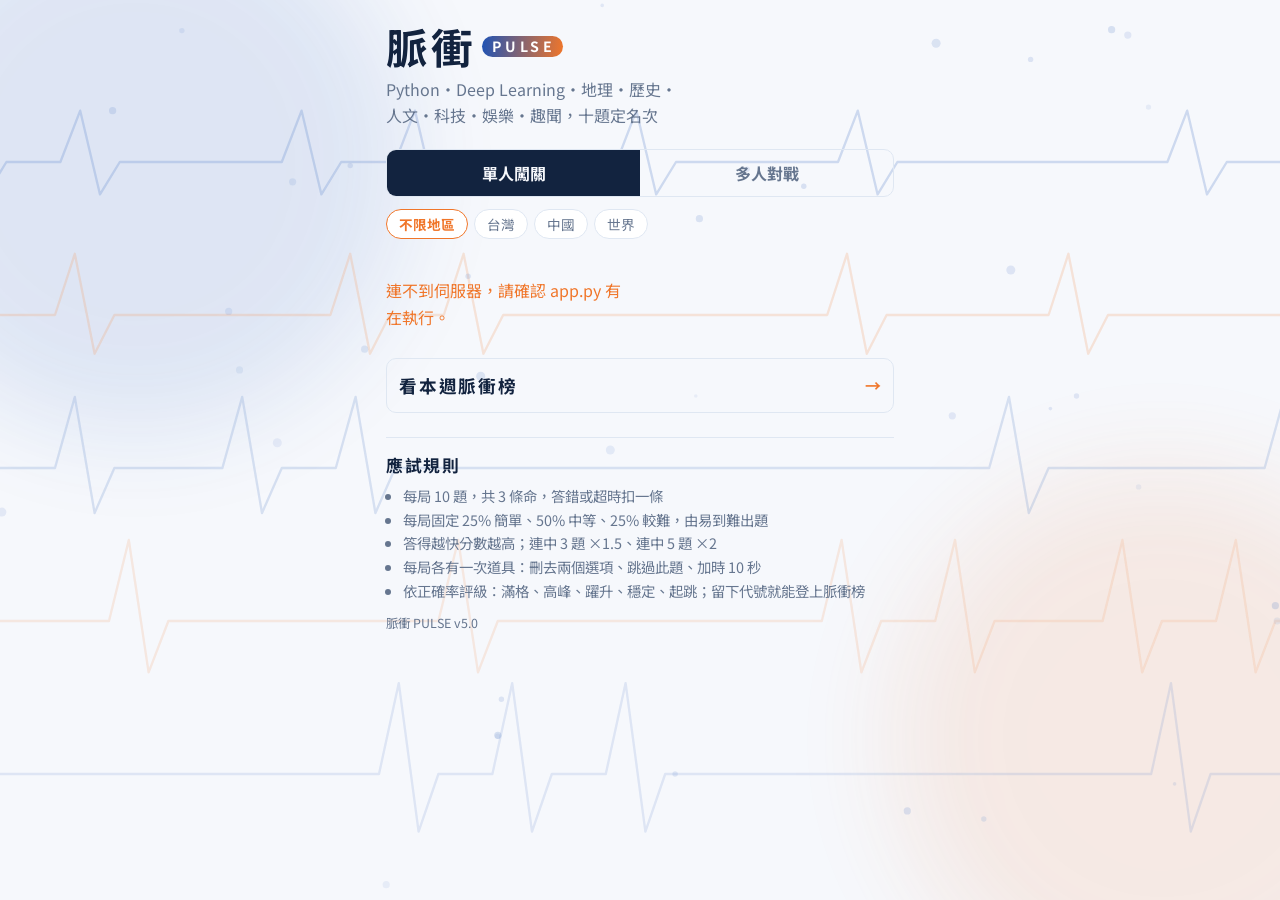
==== static/index.html @ ac31f4dc "更新脈衝 PULSE" ====
<!doctype html>
<html lang="zh-Hant">
<head>
<meta charset="utf-8">
<meta name="viewport" content="width=device-width, initial-scale=1, viewport-fit=cover">
<title>脈衝 PULSE</title>
<link rel="preconnect" href="https://fonts.googleapis.com">
<link rel="preconnect" href="https://fonts.gstatic.com" crossorigin>
<link rel="stylesheet" href="https://fonts.googleapis.com/css2?family=LXGW+WenKai+TC:wght@400;700&family=Noto+Sans+TC:wght@400;500;700&family=IBM+Plex+Mono:wght@500;600&display=swap">
<link rel="manifest" href="/manifest.json">
<meta name="theme-color" content="#F3F5F8" media="(prefers-color-scheme: light)">
<meta name="theme-color" content="#0F1729" media="(prefers-color-scheme: dark)">
<meta name="mobile-web-app-capable" content="yes">
<meta name="apple-mobile-web-app-capable" content="yes">
<meta name="apple-mobile-web-app-status-bar-style" content="default">
<meta name="apple-mobile-web-app-title" content="脈衝 PULSE">
<link rel="apple-touch-icon" href="/static/icons/icon-180.png">
<link rel="icon" href="/static/icons/favicon.png" type="image/png">
<link rel="stylesheet" href="/static/style.css?v=5.0">
<script>
/* 註冊 Service Worker：加到主畫面後可全螢幕開啟、載入更快 */
if ('serviceWorker' in navigator) window.addEventListener('load', () => navigator.serviceWorker.register('/sw.js').catch(() => {}));
</script>
</head>
<body>
<div class="wrap" id="app"></div>

<script>
/* ============================================================
 *  脈衝 PULSE 前端
 *  - 有後端時：透過 /api/* 出題、計時、計分（分數以伺服器為準)，排行榜存在 SQLite
 *  - 單機模式(window.EMBEDDED_BANK 存在):瀏覽器自己出題計分；
 *    排行榜若在 claude.ai 上開啟就用共用資料庫，否則存在這台裝置
 * ============================================================ */
const LIVES = 3;
const TIME_LIMIT = {choice: 15, order: 25};
const SEAL = {python:'蟒', pytorch:'深', geo:'輿', history:'史', human:'文', tech:'科', star:'星', fun:'奇', tt:'桌', news:'聞', mix:'雜'};
const CAT_NAME = {python:'Python', pytorch:'Deep Learning', geo:'地理', history:'歷史', human:'人文', tech:'科技', star:'娛樂', fun:'趣聞', tt:'桌球', news:'即時新聞', mix:'綜合挑戰'};
const REGIONS = ['', '台灣', '中國', '世界'];
const TOP3 = ['滿格', '高峰', '躍升'];
const $app = document.getElementById('app');
const esc = s => String(s ?? '').replace(/[&<>"']/g, c => ({'&':'&amp;','<':'&lt;','>':'&gt;','"':'&quot;',"'":'&#39;'}[c]));
const store = {
  get(k){ try { return JSON.parse(localStorage.getItem(k)); } catch { return null; } },
  set(k, v){ try { localStorage.setItem(k, JSON.stringify(v)); } catch {} }
};
/* 課程題庫(Python、Deep Learning)要先輸入課程代碼；通過後把通行證記在這台裝置上 */
const KEY_ITEM = 'pulse_key';
const myKey = () => store.get(KEY_ITEM) || '';
const authHeaders = () => { const k = myKey(); return k ? {'X-Pulse-Key': k} : {}; };
const post = async (url, body) => {
  const r = await fetch(url, {method:'POST', headers:{'Content-Type':'application/json', ...authHeaders()},
                              body: JSON.stringify(body)});
  const j = await r.json().catch(() => ({}));
  if (!r.ok){ const e = new Error(j.error || '連線失敗，請再試一次'); e.locked = !!j.locked; throw e; }
  return j;
};
const getJson = async url => {
  const r = await fetch(url, {headers: authHeaders()});
  const j = await r.json().catch(() => ({}));
  if (!r.ok){ const e = new Error(j.error || '連線失敗'); e.locked = !!j.locked; throw e; }
  return j;
};

/* ---------- 後端版 API ---------- */
const remote = {
  categories: region => fetch('/api/categories' + (region ? '?region=' + encodeURIComponent(region) : '')).then(r => r.json()),
  units: topic => getJson('/api/units?topic=' + encodeURIComponent(topic)),
  unlock: code => post('/api/unlock', {code}),
  start: (category, region, unit) => post('/api/start', {category, region, unit}),
  show: (session, index) => post('/api/show', {session, index}),
  answer: (session, index, answer) => post('/api/answer', {session, index, answer}),
  power: (session, index, type) => post('/api/power', {session, index, type}),
  finish: session => post('/api/finish', {session}).catch(() => {}),
  submit: (session, name) => post('/api/submit', {session, name}),
  leaderboard: (category, period) => fetch(`/api/leaderboard?category=${category}&period=${period}`).then(r => r.json()),
  boardNote: () => '',
};

/* ---------- 單機版：在瀏覽器裡模擬同一套規則 ---------- */
function weekKey(ts = Date.now()){
  const d = new Date(ts + 8 * 3600e3);                 // 以台灣時間切週，與後端一致
  const t = new Date(Date.UTC(d.getUTCFullYear(), d.getUTCMonth(), d.getUTCDate()));
  t.setUTCDate(t.getUTCDate() - (t.getUTCDay() + 6) % 7 + 3);   // 該週的週四
  const y = t.getUTCFullYear(), jan4 = new Date(Date.UTC(y, 0, 4));
  const w = 1 + Math.round(((t - jan4) / 864e5 - 3 + (jan4.getUTCDay() + 6) % 7) / 7);
  return `${y}-W${String(w).padStart(2, '0')}`;
}
const mult = s => s >= 5 ? 2 : s >= 3 ? 1.5 : 1;
let dbPromise = null;
const getDb = () => dbPromise ??= (window.claude?.use ? window.claude.use('db').catch(() => null) : Promise.resolve(null));

const local = {
  g: null,
  categories: async region => window.EMBEDDED_CATS.map(c => ({...c,
    count: c.count === null ? null : (region ? Object.values(EMBEDDED_BANK).flat()
      .filter(q => q.region === region && (c.key === 'mix' || q.topic === c.key)).length : c.count)})),
  async units(topic){
    const seen = new Map();
    for (const q of (EMBEDDED_BANK[topic] || [])){
      if (!q.unit) continue;
      seen.set(q.unit, {key: q.unit, name: q.unit_name || q.unit, count: (seen.get(q.unit)?.count || 0) + 1});
    }
    return [...seen.values()];
  },
  async start(category, region, unit){
    const today = new Date(Date.now() + 8 * 3600e3).toISOString().slice(0, 10);
    let pool = (category === 'mix' ? Object.values(EMBEDDED_BANK).flat() : [...(EMBEDDED_BANK[category] || [])])
      .filter(q => !q.expires || q.expires >= today)    // 過期題目自動下架
      .filter(q => !region || q.region === region)
      .filter(q => !unit || q.unit === unit);
    pool.sort(() => Math.random() - .5);
    const qs = pool.slice(0, 10).sort((a, b) => (a.difficulty || 2) - (b.difficulty || 2));
    this.g = {cat: category, qs, i: 0, shown: null, extra: 0, lives: LIVES, score: 0, streak: 0, best: 0,
              right: 0, answered: 0, over: false, submitted: false, powers: {fifty: true, skip: true, time: true}};
    return {session: 'local', total: qs.length, questions: qs, unit_name: qs[0]?.unit_name || ''};
  },
  state(){ const g = this.g; return {i: g.i, lives: g.lives, score: g.score, streak: g.streak, best: g.best,
    right: g.right, answered: g.answered, over: g.over, powers: {...g.powers}}; },
  advance(){ const g = this.g; g.i++; g.shown = null; g.extra = 0; if (g.lives <= 0 || g.i >= g.qs.length) g.over = true; },
  async show(){ this.g.shown ??= Date.now(); return {ok: true}; },
  async answer(_, index, ans){
    const g = this.g, q = g.qs[index];
    const limit = (TIME_LIMIT[q.type] || 15) + g.extra, elapsed = (Date.now() - g.shown) / 1000;
    const timed_out = ans === null || elapsed > limit + 1.5;
    const correct = !timed_out && JSON.stringify(ans) === JSON.stringify(q.answer);
    let gained = 0; g.answered++;
    if (correct){ g.streak++; g.right++; g.best = Math.max(g.best, g.streak);
      gained = Math.round((100 * (q.difficulty || 1) + Math.round(Math.max(0, limit - elapsed)) * 5) * mult(g.streak)); g.score += gained; }
    else { g.streak = 0; g.lives--; }
    this.advance();
    return {correct, timed_out, gained, answer: q.answer, explanation: q.explanation, fun_fact: q.fun_fact, source: q.source || '', state: this.state()};
  },
  async power(_, index, type){
    const g = this.g, q = g.qs[index];
    if (!g.powers[type]) throw new Error('這個道具已經用過了');
    g.powers[type] = false;
    const out = {};
    if (type === 'fifty') out.remove = q.options.map((_, i) => i).filter(i => i !== q.answer).sort(() => Math.random() - .5).slice(0, 2);
    if (type === 'time') g.extra += 10;
    if (type === 'skip') this.advance();
    return {...out, state: this.state()};
  },
  finish(){},
  async submit(_, name){
    const g = this.g;
    name = String(name).replace(/[\x00-\x1f<>&"']/g, '').trim().slice(0, 12);
    if (!name) throw new Error('請輸入 1 到 12 個字的暱稱');
    if (!g.over || g.submitted) throw new Error('這局已經上榜過了');
    g.submitted = true;
    const row = {name, category: g.cat, score: g.score, correct: g.right, answered: g.answered,
                 best_streak: g.best, week: weekKey(), created: Date.now() / 1000};
    const db = await getDb();
    let id;
    if (db){
      const ref = await db.collection('scores').add(row);
      id = ref.id;
    } else {
      const list = store.get('quiz_scores') || [];
      id = 'l' + Date.now();
      list.push({...row, id}); store.set('quiz_scores', list.sort((a, b) => b.score - a.score).slice(0, 200));
    }
    const rankIn = async period => {
      const all = await this.leaderboard(g.cat, period, 1000);
      const idx = all.findIndex(r => r.id === id);
      return idx >= 0 ? idx + 1 : null;
    };
    return {id, rank_week: await rankIn('week'), rank_all: await rankIn('all')};
  },
  async leaderboard(category, period, limit = 20){
    const db = await getDb();
    let rows;
    if (db){
      let q = db.collection('scores');
      if (category !== 'all') q = q.where('category', '==', category);
      if (period === 'week') q = q.where('week', '==', weekKey());
      const snap = await q.orderBy('score', 'desc').limit(Math.min(limit, 1000)).get();
      rows = snap.docs.map(d => ({id: d.id, ...d.data()}));
    } else {
      rows = (store.get('quiz_scores') || []).filter(r =>
        (category === 'all' || r.category === category) && (period === 'all' || r.week === weekKey()));
    }
    return rows.sort((a, b) => b.score - a.score || a.created - b.created).slice(0, limit);
  },
  async boardNote(){ return (await getDb()) ? '' : '目前顯示的是這台裝置上的紀錄。'; },
};

const LOCAL = !!window.EMBEDDED_BANK;
const LOCKED = new Set();          // 需要課程代碼的主題，由 /api/categories 告訴前端
const api = LOCAL ? local : remote;

/* ---------- 加到主畫面 ---------- */
let deferredPrompt = null;
const standalone = () => matchMedia('(display-mode: standalone)').matches || navigator.standalone === true;
const isIOS = () => /iPad|iPhone|iPod/.test(navigator.userAgent);
window.addEventListener('beforeinstallprompt', e => { e.preventDefault(); deferredPrompt = e; renderInstall(); });
function renderInstall(){
  const slot = document.getElementById('installslot');
  if (!slot || standalone()) return;
  if (deferredPrompt){
    slot.innerHTML = `<button class="linkbtn" id="install"><span>加到手機主畫面</span><span class="arrow">＋</span></button>`;
    document.getElementById('install').onclick = async () => {
      deferredPrompt.prompt();
      await deferredPrompt.userChoice;
      deferredPrompt = null;
      slot.innerHTML = '';
    };
  } else if (isIOS()){
    slot.innerHTML = `<p class="note">想像 App 一樣開啟：在 Safari 按下方的「分享」→「加入主畫面」。</p>`;
  }
}

/* ---------- 首頁 ---------- */
async function home(){
  document.body.dataset.topic = '';
  const best = store.get('quiz_best') || 0;
  const mode = store.get('quiz_mode') || 'solo';
  let region = store.get('quiz_region') || '';
  $app.innerHTML = `<div class="masthead"><div><h1>脈衝<span class="wordmark">PULSE</span></h1>
    <p class="sub">Python・Deep Learning・地理・歷史・人文・科技・娛樂・趣聞，十題定名次</p></div>
    ${best ? `<div class="best">個人最高<b>${best}</b></div>` : ''}</div>
    <div class="modes" role="group" aria-label="遊戲模式">
      <button id="m-solo" aria-pressed="${mode === 'solo'}">單人闖關</button>
      <button id="m-multi" aria-pressed="${mode === 'multi'}">多人對戰</button></div>
    <div id="solo" ${mode === 'solo' ? '' : 'hidden'}>
    <div class="chips" id="regions" role="group" aria-label="地區">${REGIONS.map(x =>
      `<button data-r="${x}" aria-pressed="${x === region}">${x || '不限地區'}</button>`).join('')}</div>
    <div class="grid" id="cats"><p class="sub">載入中…</p></div>
    <button class="linkbtn" id="to-board"><span>看本週脈衝榜</span><span class="arrow">→</span></button>
    <div class="rules"><h2>應試規則</h2><ul>
      <li>每局 10 題，共 ${LIVES} 條命，答錯或超時扣一條</li>
      <li>每局固定 25% 簡單、50% 中等、25% 較難，由易到難出題</li>
      <li>答得越快分數越高；連中 3 題 ×1.5、連中 5 題 ×2</li>
      <li>每局各有一次道具：刪去兩個選項、跳過此題、加時 10 秒</li>
      <li>依正確率評級：滿格、高峰、躍升、穩定、起跳；留下代號就能登上脈衝榜</li>
    </ul><p class="sub" style="font-size:.78rem;margin-top:10px">脈衝 PULSE v5.0</p></div></div>
    <div id="multi" class="mp-panel" ${mode === 'multi' ? '' : 'hidden'}>${LOCAL ? `
      <div class="mp-card"><h3>多人對戰</h3><p>多人同場搶答需要執行 Python 伺服器版（app.py），這個單機版只能單人闖關。</p></div>` : `
      <form class="mp-card" id="joinf"><h3>加入考坊</h3><p>輸入主持人畫面上的四位數房號</p>
        <div class="row" style="margin:0"><input class="codein" id="jcode" inputmode="numeric" maxlength="4" pattern="[0-9]{4}" placeholder="0000" aria-label="房號" required>
        <button class="btn" type="submit" style="flex:none">加入</button></div></form>
      <div class="mp-card"><h3>開一間考坊</h3><p>當主持人：選分類、題數，大家用手機同時搶答，每題即時排名，最後一題分數加倍。</p>
        <a class="btn" href="/host" style="display:block;text-align:center;text-decoration:none">開考坊</a></div>`}
    </div>
    <div id="installslot"></div>`;
  renderInstall();
  const setMode = m => { store.set('quiz_mode', m);
    document.getElementById('solo').hidden = m !== 'solo'; document.getElementById('multi').hidden = m !== 'multi';
    document.getElementById('m-solo').setAttribute('aria-pressed', m === 'solo'); document.getElementById('m-multi').setAttribute('aria-pressed', m === 'multi'); };
  document.getElementById('m-solo').onclick = () => setMode('solo');
  document.getElementById('m-multi').onclick = () => setMode('multi');
  const jf = document.getElementById('joinf');
  if (jf) jf.onsubmit = e => { e.preventDefault(); location.href = '/play?code=' + encodeURIComponent(document.getElementById('jcode').value.trim()); };
  document.getElementById('to-board').onclick = () => board('all', 'week');
  const loadCats = async () => {
    const cats = await api.categories(region);
    cats.forEach(c => { CAT_NAME[c.key] = c.name; c.locked ? LOCKED.add(c.key) : LOCKED.delete(c.key); });
    document.getElementById('cats').innerHTML = cats.map(c => {
      const shut = c.locked && !myKey();
      return `
      <button class="cat" data-k="${c.key}" ${c.count === 0 ? 'disabled style="opacity:.4"' : ''}>
        <span class="sealbox">${c.seal || SEAL[c.key] || esc(c.name[0])}</span>
        <span><b>${esc(c.name)}${shut ? '<i class="lock" aria-label="需要課程代碼">鎖</i>' : ''}</b>
        <small>${c.key === 'news' ? '每小時更新' : shut ? '需要課程代碼' : c.count + ' 題'}</small></span>
      </button>`; }).join('');
    document.querySelectorAll('.cat').forEach(b => b.onclick = () => pickUnit(b.dataset.k, region));
  };
  document.querySelectorAll('#regions button').forEach(b => b.onclick = async () => {
    region = b.dataset.r; store.set('quiz_region', region);
    document.querySelectorAll('#regions button').forEach(x => x.setAttribute('aria-pressed', x === b));
    await loadCats();
  });
  try{
    await loadCats();
  }catch(e){
    document.getElementById('cats').innerHTML = `<p class="err">連不到伺服器，請確認 app.py 有在執行。</p>`;
  }
}

/* ---------- 課程題庫:先輸入課程代碼 ---------- */
function askCode(cat, then, msg = ''){
  document.body.dataset.topic = cat;
  const name = CAT_NAME[cat] || cat;
  $app.innerHTML = `<div class="masthead"><div><h1>${esc(name)}<span class="seal">鎖</span></h1>
      <p class="sub">這是課程題庫，請輸入老師給的課程代碼</p></div>
      <button class="back" id="back">← 回首頁</button></div>
    <form class="lbform gate" id="gatef">
      <label for="gcode">課程代碼</label>
      <div class="row"><input id="gcode" name="gcode" inputmode="numeric" autocomplete="off"
        maxlength="20" placeholder="輸入代碼"><button class="btn" type="submit" id="gsubmit">解鎖</button></div>
      <p class="err" id="gerr" ${msg ? '' : 'hidden'}>${esc(msg)}</p>
      <p class="note">輸入一次就好，這台裝置會記住。其他主題不需要代碼。</p>
    </form>`;
  document.getElementById('back').onclick = home;
  const input = document.getElementById('gcode');
  input.focus();
  document.getElementById('gatef').onsubmit = async e => {
    e.preventDefault();
    const err = document.getElementById('gerr'), btn = document.getElementById('gsubmit');
    btn.disabled = true; err.hidden = true;
    try{
      const r = await api.unlock(input.value.trim());
      store.set(KEY_ITEM, r.key);
      then();
    }catch(ex){
      err.textContent = ex.message; err.hidden = false; btn.disabled = false;
      input.select();
    }
  };
}

/* ---------- 有分單元的主題(例如 Python 課程週次),先選單元 ---------- */
async function pickUnit(cat, region){
  if (LOCKED.has(cat) && !myKey()) return askCode(cat, () => pickUnit(cat, region));
  document.body.dataset.topic = cat;
  let units = [];
  try { units = await api.units(cat); }
  catch(e){ if (e.locked) return askCode(cat, () => pickUnit(cat, region), e.message); }
  if (!units.length) return startGame(cat, region);
  $app.innerHTML = `<div class="masthead"><div><h1>${esc(CAT_NAME[cat] || cat)}</h1>
      <p class="sub">選一個單元，或直接全部一起考</p></div><button class="back" id="back">← 回首頁</button></div>
    <div class="grid" style="grid-template-columns:1fr">
      <button class="cat" data-u=""><span class="sealbox">全</span><span><b>不分單元</b><small>全部題目一起出</small></span></button></div>
    <div class="grid">${units.map(u => {
      const tag = u.key === 'GEN' ? '綜' : u.key.replace(/^W/, '');
      const size = tag.length >= 4 ? ' xlong' : tag.length >= 3 ? ' long' : '';
      return `<button class="cat" data-u="${u.key}">
      <span class="sealbox${size}">${esc(tag)}</span>
      <span><b>${esc(u.name)}</b><small>${u.key} ・ ${u.count} 題</small></span></button>`;
    }).join('')}</div>`;
  document.getElementById('back').onclick = home;
  document.querySelectorAll('.cat').forEach(b => b.onclick = () => startGame(cat, region, b.dataset.u));
}

/* ---------- 遊戲 ---------- */
let G = null;

const setTopic = t => { document.body.dataset.topic = t || ''; };

async function startGame(cat, region = '', unit = ''){
  setTopic(cat);
  $app.innerHTML = `<p class="sub">出題中…</p>`;
  try{
    const d = await api.start(cat, region, unit);
    G = {session: d.session, qs: d.questions, catKey: cat, catRegion: region, catUnit: unit,
         catName: (CAT_NAME[cat] || cat) + (region ? `・${region}` : '') + (d.unit_name ? `・${d.unit_name}` : ''), log: [],
         st: {i: 0, lives: LIVES, score: 0, streak: 0, best: 0, right: 0, answered: 0, over: false,
              powers: {fifty: true, skip: true, time: true}}};
    showQuestion();
  }catch(e){
    if (e.locked){ store.set(KEY_ITEM, ''); return askCode(cat, () => startGame(cat, region, unit), e.message); }
    $app.innerHTML = `<p class="err">${esc(e.message)}</p><div class="row"><button class="btn" id="home">回首頁</button></div>`;
    document.getElementById('home').onclick = home;
  }
}

function hud(){
  const s = G.st;
  return `<div class="hud">
      <span class="lives" aria-label="剩 ${s.lives} 條命">${Array.from({length: LIVES}, (_, k) => `<i class="${k < s.lives ? '' : 'off'}"></i>`).join('')}</span>
      <span class="prog">第 ${Math.min(s.i + 1, G.qs.length)} / ${G.qs.length} 題</span>
      <span class="score">${s.score}</span>
    </div>
    <div class="streak">${streakText()}</div>
    <div class="timer" id="timer"><i></i></div>`;
}
const streakText = () => G.st.streak >= 2 ? `連中 ${G.st.streak} 題` + (mult(G.st.streak) > 1 ? `（×${mult(G.st.streak)}）` : '') : '';

async function showQuestion(){
  const i = G.st.i, q = G.qs[i];
  G.picked = []; G.locked = false;
  const isTF = q.options.length === 2 && q.options[0] === '對';
  const typeLabel = q.type === 'order' ? '排序題' : isTF ? '是非題' : '選擇題';
  const opts = q.options.map((o, k) => `<button class="opt" data-i="${k}">${isTF ? '' :
    `<span class="n">${q.type === 'order' ? '·' : 'ABCD'[k]}</span>`}<span>${esc(o)}</span></button>`).join('');
  const P = G.st.powers;
  $app.innerHTML = hud() + `
    <div class="meta"><span class="tag">${esc(q.region || G.catName)}</span><span class="tag">${esc(q.category || '')}</span>
      <span class="tag">${typeLabel}</span><span class="tag">${'★'.repeat(q.difficulty || 1)}</span>
      ${q.asof && (q.expires || q.category === '時事') ? `<span class="tag">${esc(q.asof.replace('-', ' 年 ').replace(/ 0?(\d+)$/, ' $1'))} 月資料</span>` : ''}
      ${q.ai_generated ? '<span class="tag">AI 出題</span>' : ''}</div>
    <div class="qbox"><div class="q pop">${esc(q.question)}</div></div>
    <div class="opts ${isTF ? 'tf' : ''}" id="opts">${opts}</div>
    ${q.type === 'order' ? `<p class="hint">依序點選，由最早到最晚</p>
      <div class="row"><button class="btn ghost" id="reset">重選</button><button class="btn" id="submit" disabled>送出</button></div>` : ''}
    <div class="powers">
      <button class="pw" id="pw-fifty" ${P.fifty && q.type === 'choice' && !isTF ? '' : 'disabled'}>刪去兩個</button>
      <button class="pw" id="pw-skip" ${P.skip ? '' : 'disabled'}>跳過此題</button>
      <button class="pw" id="pw-time" ${P.time ? '' : 'disabled'}>加時 10 秒</button>
    </div>
    <div id="fb"></div>`;

  const btns = [...document.querySelectorAll('.opt')];
  if (q.type === 'order'){
    btns.forEach(b => b.onclick = () => {
      if (G.locked || G.picked.includes(+b.dataset.i)) return;
      G.picked.push(+b.dataset.i);
      b.querySelector('.n').textContent = G.picked.length;
      b.classList.add('picked');
      document.getElementById('submit').disabled = G.picked.length !== q.options.length;
    });
    document.getElementById('reset').onclick = () => {
      if (G.locked) return;
      G.picked = [];
      btns.forEach(b => { b.querySelector('.n').textContent = '·'; b.classList.remove('picked'); });
      document.getElementById('submit').disabled = true;
    };
    document.getElementById('submit').onclick = () => answer(G.picked);
  } else {
    btns.forEach(b => b.onclick = () => answer(+b.dataset.i));
  }
  const usePower = async (type, el) => {
    if (G.locked) return;
    el.disabled = true;
    try{
      const r = await api.power(G.session, i, type);
      G.st = r.state;
      if (type === 'fifty') r.remove.forEach(k => btns[k].classList.add('gone'));
      if (type === 'time'){ G.deadline += 10000; G.limit += 10; }
      if (type === 'skip'){ G.locked = true; stopTimer(); G.log.push({q: q.question, ok: null}); next(); }
    }catch(e){ el.disabled = false; }
  };
  document.getElementById('pw-fifty').onclick = e => usePower('fifty', e.currentTarget);
  document.getElementById('pw-skip').onclick = e => usePower('skip', e.currentTarget);
  document.getElementById('pw-time').onclick = e => usePower('time', e.currentTarget);

  try { await api.show(G.session, i); } catch(e){ return fail(e); }
  startTimer(TIME_LIMIT[q.type] || 15);
}

function startTimer(sec){
  G.limit = sec; G.deadline = Date.now() + sec * 1000;
  stopTimer();
  G.tick = setInterval(() => {
    const left = Math.max(0, G.deadline - Date.now());
    const el = document.getElementById('timer');
    if (el){ el.firstElementChild.style.width = (left / (G.limit * 1000) * 100) + '%'; el.classList.toggle('low', left < 5000); }
    if (left <= 0){ stopTimer(); answer(null); }
  }, 200);
}
function stopTimer(){ clearInterval(G.tick); }
function fail(e){
  stopTimer();
  $app.innerHTML = `<p class="err">${esc(e.message)}</p><div class="row"><button class="btn" id="home">回首頁</button></div>`;
  document.getElementById('home').onclick = home;
}

async function answer(ans){
  if (G.locked) return;
  G.locked = true; stopTimer();
  const q = G.qs[G.st.i];
  let r;
  try { r = await api.answer(G.session, G.st.i, ans); } catch(e){ return fail(e); }
  G.st = r.state;
  const btns = [...document.querySelectorAll('.opt')];
  btns.forEach(b => b.disabled = true);
  document.querySelectorAll('.pw').forEach(b => b.disabled = true);
  if (!r.correct) document.querySelector('.q').classList.add('shake');
  document.querySelector('.qbox').insertAdjacentHTML('beforeend',
    `<div class="stamp ${r.correct ? 'pass' : 'fail'}" aria-hidden="true">${r.correct ? '中' : '落'}</div>`);

  if (q.type === 'order'){
    r.answer.forEach((optIdx, rank) => {
      const b = btns[optIdx]; b.classList.remove('picked');
      b.querySelector('.n').textContent = rank + 1;
      b.classList.add(r.correct || (ans && ans[rank] === optIdx) ? 'good' : 'bad');
    });
  } else {
    btns[r.answer].classList.add('good');
    if (!r.correct && ans !== null) btns[ans].classList.add('bad');
  }
  G.log.push({q: q.question, ok: r.correct});

  const title = r.correct ? `答對了，+${r.gained} 分` : r.timed_out ? '時間到！' : '答錯了！';
  const correctText = q.type === 'order' ? r.answer.map(k => q.options[k]).join(' → ') : q.options[r.answer];
  document.getElementById('fb').innerHTML = `
    <div class="fb pop ${r.correct ? 'ok' : 'no'}">
      <h3>${title}</h3>
      ${r.correct ? '' : `<p>正確答案：<b>${esc(correctText)}</b></p>`}
      <p>${esc(r.explanation)}</p>
      ${r.fun_fact ? `<p class="fun"><b>冷知識</b>${esc(r.fun_fact)}</p>` : ''}
      ${r.source ? `<a href="${esc(r.source)}" target="_blank" rel="noopener">${G.catKey === 'news' ? '閱讀新聞原文' : '查看資料來源'} ↗</a>` : ''}
      <div class="row"><button class="btn" id="next">${G.st.over ? '看放榜' : '下一題'}</button></div>
    </div>`;
  // 更新分數與命（保留原本畫面，不要重畫題目)
  const live = document.querySelector('.hud');
  live.querySelector('.lives').outerHTML = hud().match(/<span class="lives"[\s\S]*?<\/span>/)[0];
  live.querySelector('.score').textContent = G.st.score;
  document.querySelector('.streak').textContent = streakText();
  document.getElementById('next').onclick = next;
  document.getElementById('next').scrollIntoView({behavior: 'smooth', block: 'center'});
}

function next(){
  if (G.st.over) return result();
  showQuestion(); window.scrollTo(0, 0);
}

/* ---------- 放榜 ---------- */
function result(){
  const s = G.st;
  const acc = s.answered ? Math.round(s.right / s.answered * 100) : 0;
  const prev = store.get('quiz_best') || 0;
  const isBest = s.score > prev;
  if (isBest) store.set('quiz_best', s.score);
  const rank = acc >= 90 ? '滿格' : acc >= 75 ? '高峰' : acc >= 60 ? '躍升' : acc >= 40 ? '穩定' : '起跳';
  const canSubmit = s.score > 0;
  $app.innerHTML = `<div class="result">
      <p class="sub">${esc(G.catName)} ・ ${s.lives <= 0 ? '三條命用完了' : '十題作答完畢'}</p>
      <div class="bang"><small>PULSE</small><div class="rank">${rank}</div></div>
      <div class="big">${s.score} 分</div>
      ${isBest ? '<span class="newbest">刷新個人最高分！</span>' : `<span class="sub">個人最高 ${prev}</span>`}
      <div class="stats">
        <div class="stat"><b>${s.right}/${s.answered}</b><small>答對</small></div>
        <div class="stat"><b>${acc}%</b><small>正確率</small></div>
        <div class="stat"><b>${s.best}</b><small>最長連中</small></div>
      </div>
      <div id="lbslot">${canSubmit ? `
        <form class="lbform" id="lbform">
          <label for="nick">留下代號</label>
          <div class="row"><input id="nick" name="nick" maxlength="12" autocomplete="nickname" placeholder="輸入暱稱（最多 12 字）"
            value="${esc(store.get('quiz_nick') || '')}"><button class="btn" type="submit" id="lbsubmit">題名上榜</button></div>
          <p class="err" id="lberr" hidden></p>
        </form>` : ''}</div>
      <div class="row"><button class="btn ghost" id="home">換分類</button><button class="btn" id="again">再考一次</button></div>
      <div class="review">${G.log.map(x => `<div><span class="m ${x.ok === null ? 's' : x.ok ? 'y' : 'x'}">${x.ok === null ? '略' : x.ok ? '中' : '落'}</span><span>${esc(x.q.split('\n').pop())}</span></div>`).join('')}</div>
    </div>`;
  document.getElementById('home').onclick = () => { api.finish(G.session); home(); };
  document.getElementById('again').onclick = () => { api.finish(G.session); startGame(G.catKey, G.catRegion, G.catUnit); };
  const form = document.getElementById('lbform');
  if (form) form.onsubmit = async e => {
    e.preventDefault();
    const name = document.getElementById('nick').value.trim();
    const err = document.getElementById('lberr');
    const btn = document.getElementById('lbsubmit');
    btn.disabled = true; err.hidden = true;
    try{
      const r = await api.submit(G.session, name);
      store.set('quiz_nick', name);
      G.myId = r.id;
      document.getElementById('lbslot').innerHTML = `<div class="placed">
          「${esc(G.catName)}」本週第 <b>${r.rank_week ?? '-'}</b> 名 ・ 總榜第 <b>${r.rank_all ?? '-'}</b> 名
          <div class="row"><button class="btn ghost" id="seeboard">看脈衝榜</button></div></div>`;
      document.getElementById('seeboard').onclick = () => board(G.catKey, 'week');
    }catch(ex){
      err.textContent = ex.message; err.hidden = false; btn.disabled = false;
    }
  };
}

/* ---------- 脈衝榜 ---------- */
async function board(category = 'all', period = 'week'){
  const cats = ['all', 'python', 'pytorch', 'geo', 'history', 'human', 'tech', 'star', 'fun', 'tt', ...(LOCAL ? [] : ['news']), 'mix'];
  $app.innerHTML = `<div class="lbhead"><h1>脈衝榜</h1><button class="back" id="back">← 回首頁</button></div>
    <div class="seg" role="group" aria-label="期間">
      <button id="p-week" aria-pressed="${period === 'week'}">本週</button>
      <button id="p-all" aria-pressed="${period === 'all'}">總榜</button>
    </div>
    <div class="chips" role="group" aria-label="分類">${cats.map(c =>
      `<button data-c="${c}" aria-pressed="${c === category}">${c === 'all' ? '全部' : CAT_NAME[c]}</button>`).join('')}</div>
    <div class="board" id="rows"><div class="empty">放榜中…</div></div>
    <p class="note" id="note"></p>`;
  document.getElementById('back').onclick = home;
  document.getElementById('p-week').onclick = () => board(category, 'week');
  document.getElementById('p-all').onclick = () => board(category, 'all');
  document.querySelectorAll('.chips button').forEach(b => b.onclick = () => board(b.dataset.c, period));
  document.querySelector('.chips [aria-pressed="true"]')?.scrollIntoView({inline: 'center', block: 'nearest'});
  const el = document.getElementById('rows');
  try{
    const rows = await api.leaderboard(category, period);
    document.getElementById('note').textContent = (await api.boardNote()) +
      (period === 'week' ? ' 本週榜每週一 00:00（台灣時間）重新開始。' : '');
    if (!rows.length){
      el.innerHTML = `<div class="empty">${period === 'week' ? '本週' : ''}還沒有人上榜，來當第一個滿格吧。
        <div class="row"><button class="btn" id="go">開始作答</button></div></div>`;
      document.getElementById('go').onclick = () => pickUnit(category === 'all' ? 'mix' : category, '');
      return;
    }
    el.innerHTML = rows.map((r, k) => {
      const d = new Date(r.created * 1000);
      return `<div class="entry ${r.id === G?.myId ? 'me' : ''}">
        <span class="pos ${k < 3 ? 'top' : ''}">${k < 3 ? TOP3[k] : k + 1}</span>
        <span class="who"><b>${esc(r.name)}</b><small>${CAT_NAME[r.category] || ''} ・ 答對 ${r.correct}/${r.answered} ・ ${d.getMonth() + 1}/${d.getDate()}</small></span>
        <span class="pts">${r.score}</span></div>`;
    }).join('');
  }catch(e){
    el.innerHTML = `<div class="empty">脈衝榜暫時打不開，請稍後再試。</div>`;
  }
}

home();
</script>
</body>
</html>
---- static/style.css ----
/* 校園明亮配色：北科藍 + 暖橘，大圓角卡片 */
:root{
  --ground:#F6F8FC; --paper:#FFFFFF; --ink:#12233F; --muted:#66768F; --line:#DFE7F2;
  --blue:#1F53B5; --blue-soft:#E6EEFC; --cinnabar:#F0762A; --cinnabar-soft:#FDECDF;
  --jade:#12A05F; --jade-soft:#E1F6EC;
  --shadow:0 2px 4px rgba(18,35,63,.06),0 12px 28px rgba(18,35,63,.10);
  --display:"Noto Sans TC","PingFang TC","Microsoft JhengHei",system-ui,sans-serif;
  --body:"Noto Sans TC","PingFang TC","Microsoft JhengHei",system-ui,sans-serif;
  --mono:"IBM Plex Mono",ui-monospace,Menlo,monospace;
}
@media (prefers-color-scheme: dark){
  :root:not([data-theme="light"]){
    --ground:#0F1828; --paper:#17233A; --ink:#E9EFFA; --muted:#93A3BC; --line:#28364F;
    --blue:#6E9BFF; --blue-soft:#1B2A47; --cinnabar:#FF8A3D; --cinnabar-soft:#3A2416;
    --jade:#34C77B; --jade-soft:#12301F;
    --shadow:0 2px 4px rgba(0,0,0,.40),0 12px 28px rgba(0,0,0,.35);
  }
}
:root[data-theme="dark"]{
    --ground:#0F1828; --paper:#17233A; --ink:#E9EFFA; --muted:#93A3BC; --line:#28364F;
  --blue:#6E9BFF; --blue-soft:#1B2A47; --cinnabar:#FF8A3D; --cinnabar-soft:#3A2416;
  --jade:#34C77B; --jade-soft:#12301F;
  --shadow:0 2px 4px rgba(0,0,0,.40),0 12px 28px rgba(0,0,0,.35);
}
*{box-sizing:border-box}
[hidden]{display:none!important}   /* 沒有這行,display:grid 會蓋掉 hidden 屬性 */
body{margin:0;background:var(--ground);color:var(--ink);font-family:var(--body);
  line-height:1.65;-webkit-tap-highlight-color:transparent}
.wrap{max-width:540px;margin:0 auto;padding-inline:16px;padding-block:24px 48px;min-height:100vh}
button{font:inherit;color:inherit}
button:focus-visible{outline:2px solid var(--blue);outline-offset:2px}

/* 首頁 */
.masthead{display:flex;align-items:flex-end;justify-content:space-between;gap:12px}
h1{font-family:var(--display);font-size:2.6rem;line-height:1.1;margin:0;letter-spacing:.08em;font-weight:700}
h1 .seal{display:inline-grid;place-items:center;width:1.25em;height:1.25em;margin-left:.15em;font-size:.55em;
  vertical-align:.45em;background:var(--cinnabar);color:#fff;border-radius:4px;letter-spacing:0}
/* 品牌字樣 PULSE:跟在中文名後面的小字標 */
h1 .wordmark{display:inline-block;margin-left:.35em;padding:.18em .5em;font-size:.34em;vertical-align:.85em;
  background:linear-gradient(96deg,var(--blue),var(--cinnabar));color:#fff;border-radius:999px;
  letter-spacing:.26em;text-indent:.26em;font-weight:700}
.sub{color:var(--muted);margin:6px 0 0;text-wrap:balance}
.best{font-family:var(--mono);font-size:.8rem;color:var(--muted);text-align:right;line-height:1.3;white-space:nowrap}
.best b{display:block;font-size:1.35rem;color:var(--ink)}
.grid{display:grid;grid-template-columns:1fr 1fr;gap:10px;margin-top:22px}
.cat{background:var(--paper);border:1px solid var(--line);border-radius:10px;padding:14px;
  text-align:left;cursor:pointer;display:flex;gap:12px;align-items:center;transition:transform .12s,border-color .12s}
.cat:hover{border-color:var(--blue)}
.cat:active{transform:scale(.98)}
.cat .sealbox{flex:none;min-width:44px;width:auto;height:44px;padding:0 6px;box-sizing:border-box;
  border:2px solid var(--cinnabar);color:var(--cinnabar);border-radius:6px;white-space:nowrap;
  display:grid;place-items:center;font-family:var(--display);font-size:1.5rem;font-weight:700}
/* 單元代號比較長時(例如 PyTorch 的 L1-2、L10)自動縮小字,才不會擠出方框 */
.cat .sealbox.long{font-size:1.05rem;letter-spacing:-.01em}
.cat .sealbox.xlong{font-size:.82rem;letter-spacing:-.02em}
.cat[data-k="news"] .sealbox,.cat[data-k="mix"] .sealbox{border-color:var(--blue);color:var(--blue)}
.cat b{display:block;font-size:1.05rem;line-height:1.3}
.cat small{color:var(--muted);font-size:.8rem}
.rules{margin-top:24px;border-top:1px solid var(--line);padding-top:14px;font-size:.9rem;color:var(--muted)}
.rules h2{font-family:var(--display);font-size:1.05rem;color:var(--ink);margin:0 0 4px;letter-spacing:.1em}
.rules ul{margin:0;padding-left:1.2em}

/* 遊戲 */
.hud{display:flex;justify-content:space-between;align-items:center;gap:8px}
.lives{display:flex;gap:6px;align-items:center;font-size:.8rem;color:var(--muted)}
.lives i{width:12px;height:12px;border-radius:50%;background:var(--cinnabar);display:block}
.lives i.off{background:transparent;border:1.5px solid var(--line)}
.prog{color:var(--muted);font-size:.88rem;font-variant-numeric:tabular-nums}
.score{font-family:var(--mono);font-weight:600;font-size:1.1rem;font-variant-numeric:tabular-nums}
.streak{color:var(--cinnabar);font-size:.85rem;min-height:1.5em;text-align:center;font-weight:500}
.timer{height:4px;background:var(--line);border-radius:99px;overflow:hidden;margin:6px 0 16px}
.timer i{display:block;height:100%;background:var(--blue);width:100%;transition:width .25s linear}
.timer.low i{background:var(--cinnabar)}
.meta{display:flex;gap:6px;flex-wrap:wrap;font-size:.75rem;margin-bottom:10px;color:var(--muted)}
.tag{border:1px solid var(--line);border-radius:4px;padding:0 7px;letter-spacing:.05em}
.qbox{position:relative}
.q{background:var(--paper);border:1px solid var(--line);border-radius:12px;padding:20px 18px;box-shadow:var(--shadow);
  font-family:var(--display);font-size:1.4rem;line-height:1.55;font-weight:700;white-space:pre-wrap;text-wrap:balance}
.stamp{position:absolute;right:-4px;top:-28px;width:54px;height:54px;border:3px solid currentColor;border-radius:8px;
  display:grid;place-items:center;font-family:var(--display);font-size:1.9rem;font-weight:700;transform:rotate(-12deg);
  background:var(--paper);animation:stamp .35s cubic-bezier(.2,1.6,.4,1) both}
.stamp.pass{color:var(--cinnabar)} .stamp.fail{color:var(--muted)}
@keyframes stamp{from{transform:rotate(-12deg) scale(2.2);opacity:0}to{transform:rotate(-12deg) scale(1);opacity:1}}
.opts{display:grid;gap:8px;margin-top:14px}
.opt{text-align:left;background:var(--paper);border:1.5px solid var(--line);border-radius:10px;padding:12px 14px;
  cursor:pointer;font-size:1.02rem;display:flex;gap:12px;align-items:center;transition:border-color .12s}
.opt:hover:not([disabled]){border-color:var(--blue)}
.opt .n{flex:none;width:26px;height:26px;border-radius:6px;background:var(--blue-soft);color:var(--blue);
  display:grid;place-items:center;font-family:var(--mono);font-size:.85rem;font-weight:600}
.opt.picked{border-color:var(--blue)}
.opt.good{border-color:var(--jade);background:var(--jade-soft)}
.opt.good .n{background:var(--jade);color:var(--paper)}
.opt.bad{border-color:var(--cinnabar);background:var(--cinnabar-soft)}
.opt.bad .n{background:var(--cinnabar);color:var(--paper)}
.opt.gone{opacity:.25;pointer-events:none}
.opt[disabled]{cursor:default}
/* 選項裡的程式碼也要看得到縮排（.n 是 A/B/C/D 的圓角標，.cnt 是人數，不受影響） */
.opt span:not(.n),.hopt span:not(.n):not(.cnt),.popt span:not(.n){white-space:pre-wrap}

.tf{grid-template-columns:1fr 1fr}
.tf .opt{justify-content:center;font-family:var(--display);font-size:1.6rem;padding:16px}
.hint{color:var(--muted);font-size:.85rem;margin:10px 0 0}
.row{display:flex;gap:10px;margin-top:12px}
.btn{border:0;border-radius:10px;padding:12px 18px;cursor:pointer;font-weight:700;background:var(--blue);color:var(--paper);flex:1}
.btn.ghost{background:transparent;color:var(--ink);border:1.5px solid var(--line)}
.btn:disabled{opacity:.4;cursor:default}
.powers{display:flex;gap:8px;margin-top:16px}
.pw{flex:1;font-size:.82rem;background:transparent;border:1px dashed var(--line);border-radius:8px;padding:8px 4px;cursor:pointer;color:var(--muted)}
.pw:not(:disabled):hover{border-color:var(--blue);color:var(--blue)}
.pw:disabled{opacity:.35;cursor:default}

/* 解說 */
.fb{margin-top:16px;border-left:3px solid var(--line);padding:4px 0 4px 14px}
.fb.ok{border-color:var(--jade)} .fb.no{border-color:var(--cinnabar)}
.fb h3{margin:0 0 4px;font-family:var(--display);font-size:1.25rem}
.fb.ok h3{color:var(--jade)} .fb.no h3{color:var(--cinnabar)}
.fb p{margin:6px 0;max-width:36em}
.fun{background:var(--blue-soft);border-radius:8px;padding:8px 12px;font-size:.93rem}
.fun b{color:var(--blue);font-weight:700;margin-right:4px}
.fb a{color:var(--blue);word-break:break-all;font-size:.85rem}
.pop{animation:pop .3s ease both}
@keyframes pop{from{transform:translateY(6px);opacity:.3}to{transform:none;opacity:1}}
.shake{animation:shake .35s}
@keyframes shake{25%{transform:translateX(-6px)}75%{transform:translateX(6px)}}

/* 脈衝榜 */
.result{text-align:center}
.bang{display:inline-block;margin-top:8px;padding:18px 28px 14px;border:2px solid var(--cinnabar);border-radius:6px;position:relative}
.bang small{display:block;color:var(--muted);letter-spacing:.3em;font-size:.8rem}
.rank{font-family:var(--display);font-size:3rem;line-height:1.2;font-weight:700;color:var(--cinnabar);letter-spacing:.15em}
.big{font-family:var(--mono);font-size:2rem;font-weight:600;margin:14px 0 2px}
.newbest{color:var(--cinnabar);font-weight:700;font-size:.9rem}
.stats{display:grid;grid-template-columns:repeat(3,1fr);margin:18px 0;border-block:1px solid var(--line)}
.stat{padding:10px 4px}
.stat + .stat{border-left:1px solid var(--line)}
.stat b{display:block;font-family:var(--mono);font-size:1.25rem}
.stat small{color:var(--muted)}
.review{text-align:left;margin-top:14px}
.review div{padding:8px 0;border-bottom:1px solid var(--line);font-size:.9rem;display:flex;gap:10px}
.review span.m{flex:none;width:1.4em;font-family:var(--display);font-weight:700}
.review .y{color:var(--jade)} .review .x{color:var(--cinnabar)} .review .s{color:var(--muted)}
.err{color:var(--cinnabar);margin-top:12px}
/* 排行榜 */
.linkbtn{margin-top:12px;width:100%;background:transparent;border:1.5px solid var(--line);border-radius:10px;padding:12px;
  cursor:pointer;font-weight:700;display:flex;justify-content:space-between;align-items:center}
.linkbtn:hover{border-color:var(--cinnabar)}
.linkbtn span:first-child{font-family:var(--display);font-size:1.1rem;letter-spacing:.1em}
.linkbtn .arrow{color:var(--cinnabar)}
.lbhead{display:flex;align-items:center;justify-content:space-between;gap:12px}
.lbhead h1{font-size:2.2rem}
.back{background:transparent;border:0;color:var(--muted);cursor:pointer;padding:6px 0}
.seg{display:inline-flex;border:1.5px solid var(--line);border-radius:8px;overflow:hidden;margin-top:16px;background:var(--paper)}
.seg button{background:transparent;border:0;padding:6px 16px;cursor:pointer;color:var(--muted);font-weight:500}
.seg button[aria-pressed="true"]{background:var(--ink);color:var(--ground)}
.chips{display:flex;gap:6px;overflow-x:auto;padding:12px 0 4px;scrollbar-width:none}
.chips button{flex:none;background:var(--paper);border:1px solid var(--line);border-radius:999px;padding:3px 12px;
  cursor:pointer;font-size:.85rem;color:var(--muted)}
.chips button[aria-pressed="true"]{border-color:var(--cinnabar);color:var(--cinnabar);font-weight:700}
.chips.multi{flex-wrap:wrap;overflow:visible}      /* 單元多的時候換行，不要橫向捲動 */
.chips.multi button{flex:none}
.board{margin-top:10px;border-top:2px solid var(--ink)}
.entry{display:grid;grid-template-columns:3.2em 1fr auto;gap:10px;align-items:center;padding:10px 4px;border-bottom:1px solid var(--line)}
.entry.me{background:var(--cinnabar-soft)}
.entry .pos{font-family:var(--mono);color:var(--muted);text-align:center;font-weight:600}
.entry .pos.top{font-family:var(--display);color:var(--cinnabar);font-size:1.05rem;letter-spacing:.05em}
.entry .who{min-width:0}
.entry .who b{display:block;overflow:hidden;text-overflow:ellipsis;white-space:nowrap}
.entry .who small{color:var(--muted);font-size:.78rem}
.entry .pts{font-family:var(--mono);font-weight:600;font-variant-numeric:tabular-nums}
.empty{padding:28px 8px;text-align:center;color:var(--muted)}
.note{color:var(--muted);font-size:.8rem;margin-top:10px}
.lbform{margin-top:18px;text-align:left}
.lbform label{font-family:var(--display);font-size:1.1rem;font-weight:700;letter-spacing:.1em}
.lbform .row{margin-top:6px}
.lbform input{flex:1;min-width:0;font:inherit;padding:10px 12px;border:1.5px solid var(--line);border-radius:10px;
  background:var(--paper);color:var(--ink)}
.lbform input:focus{outline:2px solid var(--blue);outline-offset:1px}
.lbform .btn{flex:none;background:var(--cinnabar)}
.placed{margin-top:18px;padding:12px;border:1.5px dashed var(--cinnabar);border-radius:10px}
.placed b{color:var(--cinnabar);font-family:var(--mono)}
@media (prefers-reduced-motion: reduce){*{animation:none!important;transition:none!important}}

/* ================= 模式選擇 ================= */
.modes{display:grid;grid-template-columns:1fr 1fr;gap:0;margin-top:20px;border:1.5px solid var(--line);border-radius:10px;overflow:hidden}
.modes button{background:transparent;border:0;padding:10px 8px;cursor:pointer;color:var(--muted);font-weight:700;font-size:1rem}
.modes button[aria-pressed="true"]{background:var(--ink);color:var(--ground)}
.mp-panel{margin-top:18px;display:grid;gap:12px}
.mp-card{background:var(--paper);border:1px solid var(--line);border-radius:12px;padding:16px}
.mp-card h3{margin:0 0 4px;font-family:var(--display);font-size:1.3rem;letter-spacing:.08em}
.mp-card p{margin:0 0 12px;color:var(--muted);font-size:.92rem}
.codein{font-family:var(--mono);font-size:1.6rem;letter-spacing:.4em;text-align:center;width:100%;padding:10px;
  border:1.5px solid var(--line);border-radius:10px;background:var(--paper);color:var(--ink)}
.codein:focus,.textin:focus{outline:2px solid var(--blue);outline-offset:1px}
.textin{font:inherit;width:100%;padding:11px 12px;border:1.5px solid var(--line);border-radius:10px;background:var(--paper);color:var(--ink)}
.field{display:grid;gap:6px;margin-bottom:12px}
.field label{font-size:.85rem;color:var(--muted);font-weight:500}

/* ================= 四個選項的顏色 ================= */
:root{--o0:#1F53B5;--o1:#F0762A;--o2:#12A05F;--o3:#8B5CF6}
@media (prefers-color-scheme: dark){:root:not([data-theme="light"]){--o0:#6E9BFF;--o1:#FF8A3D;--o2:#34C77B;--o3:#A78BFA}}
:root[data-theme="dark"]{--o0:#6E9BFF;--o1:#FF8A3D;--o2:#34C77B;--o3:#A78BFA}
.o0{--oc:var(--o0)} .o1{--oc:var(--o1)} .o2{--oc:var(--o2)} .o3{--oc:var(--o3)}

/* ================= 主持人 ================= */
.wide{max-width:980px}
.hostbar{display:flex;justify-content:space-between;align-items:center;gap:12px;flex-wrap:wrap;color:var(--muted);font-size:.9rem}
.hostbar b{color:var(--ink)}
.lobby{display:grid;grid-template-columns:minmax(0,1fr) minmax(0,1fr);gap:24px;margin-top:18px;align-items:start}
@media (max-width:720px){.lobby{grid-template-columns:1fr}}
.joinbox{background:var(--paper);border:1px solid var(--line);border-radius:14px;padding:20px;text-align:center;box-shadow:var(--shadow)}
.joinbox small{display:block;color:var(--muted);letter-spacing:.2em}
.bigcode{font-family:var(--mono);font-size:clamp(3rem,12vw,5.5rem);font-weight:600;letter-spacing:.12em;line-height:1.1;margin:6px 0}
.qr{width:min(220px,70%);margin:10px auto 6px;background:#fff;padding:8px;border-radius:8px}
.qr svg{width:100%;height:auto;display:block}
.joinurl{font-family:var(--mono);font-size:.85rem;color:var(--blue);word-break:break-all}
.roster h2{font-family:var(--display);margin:0 0 10px;font-size:1.3rem;letter-spacing:.08em}
.roster h2 span{font-family:var(--mono);color:var(--cinnabar)}
.chipset{display:flex;flex-wrap:wrap;gap:8px}
.pchip{border:1.5px solid var(--line);border-radius:999px;padding:4px 14px;background:var(--paper);animation:pop .3s ease both}
.pchip.off{opacity:.45;border-style:dashed}
.hq{display:grid;gap:16px;margin-top:10px}
.hqtop{display:flex;align-items:center;justify-content:space-between;gap:12px}
.cd{width:72px;height:72px;border-radius:50%;border:3px solid var(--blue);display:grid;place-items:center;
  font-family:var(--mono);font-size:1.8rem;font-weight:600;flex:none}
.cd.low{border-color:var(--cinnabar);color:var(--cinnabar)}
.hqtext{font-family:var(--display);font-size:clamp(1.5rem,3.6vw,2.4rem);font-weight:700;line-height:1.45;text-wrap:balance;white-space:pre-wrap}
.double{display:inline-block;background:var(--cinnabar);color:var(--paper);border-radius:6px;padding:2px 10px;font-weight:700;font-size:.85rem;letter-spacing:.1em}
.hopts{display:grid;grid-template-columns:1fr 1fr;gap:12px}
@media (max-width:560px){.hopts{grid-template-columns:1fr}}
.hopt{border:2px solid var(--oc);border-radius:12px;padding:14px 16px;display:flex;gap:12px;align-items:center;background:var(--paper);font-size:1.15rem;position:relative;overflow:hidden}
.hopt .n{flex:none;width:34px;height:34px;border-radius:8px;background:var(--oc);color:var(--paper);display:grid;place-items:center;font-family:var(--mono);font-weight:600}
.hopt .bar{position:absolute;inset:auto 0 0 0;height:5px;background:var(--oc);transform-origin:left;transition:transform .6s ease}
.hopt .cnt{margin-left:auto;font-family:var(--mono);font-weight:600}
.hopt.dim{opacity:.35}
.hopt.win{box-shadow:0 0 0 3px var(--oc)}
.answered{font-family:var(--mono);color:var(--muted)}
.answered b{color:var(--ink);font-size:1.3rem}
.hreveal{display:grid;grid-template-columns:minmax(0,1.2fr) minmax(0,1fr);gap:20px;align-items:start}
@media (max-width:720px){.hreveal{grid-template-columns:1fr}}
.fastest{color:var(--cinnabar);font-weight:700}
.topboard .entry .pos{font-size:1rem}
.move{font-family:var(--mono);font-size:.8rem;margin-left:6px}
.move.up{color:var(--jade)} .move.down{color:var(--cinnabar)}
.podium{display:grid;grid-template-columns:1fr 1fr 1fr;align-items:end;gap:10px;margin:20px 0 10px;text-align:center}
.pod{border:2px solid var(--cinnabar);border-bottom:0;border-radius:10px 10px 0 0;padding:12px 6px;background:var(--paper)}
.pod .t{font-family:var(--display);color:var(--cinnabar);font-size:1.4rem;font-weight:700;letter-spacing:.1em}
.pod b{display:block;font-size:1.1rem;overflow:hidden;text-overflow:ellipsis;white-space:nowrap}
.pod small{font-family:var(--mono);color:var(--muted)}
.pod.p1{min-height:170px} .pod.p2{min-height:130px} .pod.p3{min-height:105px}
.conn{font-size:.8rem;color:var(--cinnabar)}

/* ================= 玩家 ================= */
.popts{display:grid;gap:10px;margin-top:14px}
.popt{border:0;border-radius:12px;padding:16px;background:var(--oc);color:var(--paper);font-size:1.1rem;font-weight:700;
  text-align:left;display:flex;gap:12px;align-items:center;cursor:pointer;min-height:60px}
.popt .n{flex:none;width:30px;height:30px;border-radius:8px;background:rgba(255,255,255,.22);display:grid;place-items:center;font-family:var(--mono)}
.popt:active{transform:scale(.98)}
.popt[disabled]{cursor:default}
.sent{text-align:center;padding:30px 10px}
.sent .picked-big{display:inline-flex;gap:10px;align-items:center;border:2px solid var(--oc);border-radius:12px;padding:12px 18px;margin:14px 0;font-weight:700}
.bigstamp{width:110px;height:110px;margin:10px auto;border:4px solid currentColor;border-radius:12px;display:grid;place-items:center;
  font-family:var(--display);font-size:3.6rem;font-weight:700;transform:rotate(-10deg);animation:stamp .35s cubic-bezier(.2,1.6,.4,1) both}
.bigstamp.pass{color:var(--cinnabar)} .bigstamp.fail{color:var(--muted)}
.gain{font-family:var(--mono);font-size:2rem;font-weight:600;text-align:center}
.center{text-align:center}
.pill{display:inline-block;border:1px solid var(--line);border-radius:999px;padding:2px 12px;font-size:.85rem;color:var(--muted)}

.cd.up{border-color:var(--muted);color:var(--muted)}
.rules h2 small{font-weight:400;font-size:.8rem;margin-left:8px}


/* ================= 校園明亮：外型與動態 ================= */
.cat,.q,.joinbox,.mp-card,.lbform input,.fill{border-radius:18px}
.hopt,.popt,.btn,.pw,.textin,.codein,.seg,.entry .pts{border-radius:14px}
.cat{border:0;box-shadow:var(--shadow)}
.cat:hover{box-shadow:0 4px 8px rgba(18,35,63,.08),0 16px 34px rgba(18,35,63,.14);transform:translateY(-1px)}
.sealbox{border:0;background:var(--cinnabar-soft);border-radius:12px}
.seal{border-radius:8px}
.pod{border-radius:16px 16px 0 0}
.bang{border-radius:16px}
.popt{box-shadow:0 4px 0 rgba(0,0,0,.14)}
.popt:active{transform:translateY(2px);box-shadow:0 2px 0 rgba(0,0,0,.14)}
.btn{transition:transform .12s,box-shadow .12s}
.btn:hover{transform:translateY(-1px);box-shadow:0 6px 16px rgba(31,83,181,.28)}

/* 題目與選項進場,一個接一個 */
@keyframes rise{from{opacity:0;transform:translateY(10px)}to{opacity:1;transform:none}}
.opts .opt,.popts .popt,.hopts .hopt{animation:rise .34s ease both}
.opts .opt:nth-child(2),.popts .popt:nth-child(2),.hopts .hopt:nth-child(2){animation-delay:.06s}
.opts .opt:nth-child(3),.popts .popt:nth-child(3),.hopts .hopt:nth-child(3){animation-delay:.12s}
.opts .opt:nth-child(4),.popts .popt:nth-child(4),.hopts .hopt:nth-child(4){animation-delay:.18s}
.board .entry{animation:rise .3s ease both}
.board .entry:nth-child(2){animation-delay:.05s}
.board .entry:nth-child(3){animation-delay:.1s}
.board .entry:nth-child(4){animation-delay:.15s}
.board .entry:nth-child(5){animation-delay:.2s}

/* 倒數最後五秒:脈動提醒 */
@keyframes pulse{0%,100%{transform:scale(1)}50%{transform:scale(1.08)}}
.cd.low{animation:pulse .9s ease-in-out infinite}
.timer.low i{animation:pulse .9s ease-in-out infinite;transform-origin:left}

/* 連中加分:文字微微跳動 */
@keyframes flick{0%,100%{opacity:1}50%{opacity:.55}}
.streak:not(:empty){animation:flick 1.4s ease-in-out infinite}

/* 頒獎台升起 */
@keyframes grow{from{transform:scaleY(.2);opacity:0}to{transform:none;opacity:1}}
.pod{transform-origin:bottom;animation:grow .5s cubic-bezier(.2,1.4,.4,1) both}
.pod.p1{animation-delay:.25s} .pod.p3{animation-delay:.12s}


/* ================= 依主題換布景 =================
   body 的 data-topic 由前端在開始出題時設定。
   每個主題有自己的重點色與淡淡的底紋；A/B/C/D 四個選項顏色固定不變，
   學生不會因為換主題而認錯顏色。 */
body::before{content:"";position:fixed;inset:0;z-index:-1;pointer-events:none;
  background-image:var(--art,none),var(--pattern,none);
  background-size:cover,auto;
  background-position:center center,0 0;
  background-repeat:no-repeat,repeat;
  opacity:var(--pattern-opacity,.34)}

/* Python：程式碼格線 + 官方藍黃 */
body[data-topic="python"]{--blue:#2B6CB0; --blue-soft:#E3EEF9; --cinnabar:#D99100; --cinnabar-soft:#FCF1D7;
  --pattern:repeating-linear-gradient(0deg,rgba(43,108,176,.07) 0 1px,transparent 1px 26px),
            repeating-linear-gradient(90deg,rgba(43,108,176,.05) 0 1px,transparent 1px 26px);}
body[data-topic="python"] .q,body[data-topic="python"] .hqtext{font-family:var(--mono),var(--body)}

/* Deep Learning：AI 風格 —— 神經網路節點、連線與光暈，紫青漸層 */
body[data-topic="pytorch"]{--blue:#4C2FD7; --blue-soft:#E9E5FD; --cinnabar:#00B8D9; --cinnabar-soft:#D6F4FA;
  --ground:#F2F4FD;}
body[data-topic="pytorch"] .q,body[data-topic="pytorch"] .hqtext{font-family:var(--mono),var(--body)}
/* 主標題走漸層,一眼就知道換到 AI 主題 */
body[data-topic="pytorch"] .masthead h1,body[data-topic="pytorch"] .lbhead h1{
  background:linear-gradient(92deg,#4C2FD7 0%,#7C3AED 45%,#00B8D9 100%);
  -webkit-background-clip:text;background-clip:text;color:transparent}
body[data-topic="pytorch"] .cat .sealbox{
  background:linear-gradient(140deg,rgba(76,47,215,.14),rgba(0,184,217,.16));color:#4C2FD7}
@media (prefers-color-scheme: dark){
  :root:not([data-theme="light"]) body[data-topic="pytorch"]{--ground:#0C1026}
}
:root[data-theme="dark"] body[data-topic="pytorch"]{--ground:#0C1026}

/* 科技：電路板線條 */
body[data-topic="tech"]{--blue:#1F6FEB; --blue-soft:#E4EDFD; --cinnabar:#00A6A6; --cinnabar-soft:#DAF3F3;
  --pattern:linear-gradient(120deg,rgba(31,111,235,.06) 1px,transparent 1px),
            linear-gradient(60deg,rgba(0,166,166,.06) 1px,transparent 1px);
  --pattern-opacity:.8; background-size:34px 34px;}

/* 歷史：宣紙纖維 + 墨褐硃砂 */
body[data-topic="history"]{--blue:#7A5C3E; --blue-soft:#F2E9DE; --cinnabar:#9A3B2E; --cinnabar-soft:#F5E3DE;
  --ground:#F7F3EC;
  --pattern:repeating-linear-gradient(0deg,rgba(122,92,62,.05) 0 2px,transparent 2px 5px),
            radial-gradient(circle at 15% 20%,rgba(154,59,46,.05),transparent 40%);}

/* 人文：雲紋靛藍 */
body[data-topic="human"]{--blue:#3F51A8; --blue-soft:#E7EAF8; --cinnabar:#B03A6E; --cinnabar-soft:#F8E5EE;
  --pattern:radial-gradient(circle at 10% 0%,rgba(63,81,168,.07),transparent 45%),
            radial-gradient(circle at 90% 10%,rgba(176,58,110,.06),transparent 40%);}

/* 地理：等高線 */
body[data-topic="geo"]{--blue:#0E7C86; --blue-soft:#DDF1F2; --cinnabar:#C2641B; --cinnabar-soft:#FBEBDC;
  --pattern:repeating-radial-gradient(circle at 80% 20%,rgba(14,124,134,.07) 0 1px,transparent 1px 22px),
            repeating-radial-gradient(circle at 10% 85%,rgba(194,100,27,.05) 0 1px,transparent 1px 26px);}

/* 娛樂：聚光燈 */
body[data-topic="star"]{--blue:#7A3DBD; --blue-soft:#EFE5FA; --cinnabar:#E0367A; --cinnabar-soft:#FCE4EE;
  --pattern:radial-gradient(ellipse 60% 40% at 50% -5%,rgba(224,54,122,.12),transparent 70%),
            radial-gradient(ellipse 40% 30% at 90% 100%,rgba(122,61,189,.10),transparent 70%);}

/* 桌球：球檯藍與橘 */
body[data-topic="tt"]{--blue:#1F53B5; --blue-soft:#E3EAF8; --cinnabar:#E0562A; --cinnabar-soft:#FBE7DE;}

/* 趣聞：泡泡點點 */
body[data-topic="fun"]{--blue:#1F7A5A; --blue-soft:#E0F3EB; --cinnabar:#E08A00; --cinnabar-soft:#FDF0D8;
  --pattern:radial-gradient(circle at 20% 30%,rgba(224,138,0,.10) 6px,transparent 7px),
            radial-gradient(circle at 70% 70%,rgba(31,122,90,.08) 9px,transparent 10px);
  background-size:120px 120px;}

/* 即時新聞：報紙欄線 */
body[data-topic="news"]{--blue:#2F6F8F; --blue-soft:#E3EFF4; --cinnabar:#B03A2E; --cinnabar-soft:#F7E4E1;
  --pattern:repeating-linear-gradient(90deg,rgba(47,111,143,.06) 0 1px,transparent 1px 64px);}

@media (prefers-color-scheme: dark){
  :root:not([data-theme="light"]) body::before{opacity:.35}
  body[data-topic="history"]:not([data-theme="light"]){--ground:#1A1613}
}
:root[data-theme="dark"] body::before{opacity:.35}
@media (prefers-reduced-motion: reduce){body::before{display:none}}


/* ===== 課程題庫的鎖 ===== */
.cat .lock{display:inline-grid;place-items:center;width:1.15em;height:1.15em;margin-left:.4em;vertical-align:.05em;
  font-style:normal;font-size:.72em;font-family:var(--display);font-weight:700;
  background:var(--cinnabar);color:#fff;border-radius:5px;letter-spacing:0}
.gate{max-width:420px}
.gate input{letter-spacing:.32em;font-family:var(--mono,monospace);text-align:center}

/* ===== 主題背景插畫（由 tools/make_bg.py 產生，原創圖形，勿手改） ===== */
body{--art:url("[data-uri]");--pattern-opacity:0.62}
body[data-topic="mix"]{--art:url("[data-uri]");--pattern-opacity:0.62}
body[data-topic="pytorch"]{--art:url("[data-uri]");--pattern-opacity:0.34}
body[data-topic="tech"]{--art:url("[data-uri]");--pattern-opacity:0.42}
body[data-topic="history"]{--art:url("[data-uri]");--pattern-opacity:0.58}
body[data-topic="human"]{--art:url("[data-uri]");--pattern-opacity:0.78}
body[data-topic="geo"]{--art:url("[data-uri]");--pattern-opacity:0.72}
body[data-topic="star"]{--art:url("[data-uri]");--pattern-opacity:0.55}
body[data-topic="fun"]{--art:url("[data-uri]");--pattern-opacity:0.58}
body[data-topic="tt"]{--art:url("[data-uri]");--pattern-opacity:0.6}
body[data-topic="news"]{--art:url("[data-uri]");--pattern-opacity:0.58}
body[data-topic="python"]{--art:url("[data-uri]");--pattern-opacity:0.55}
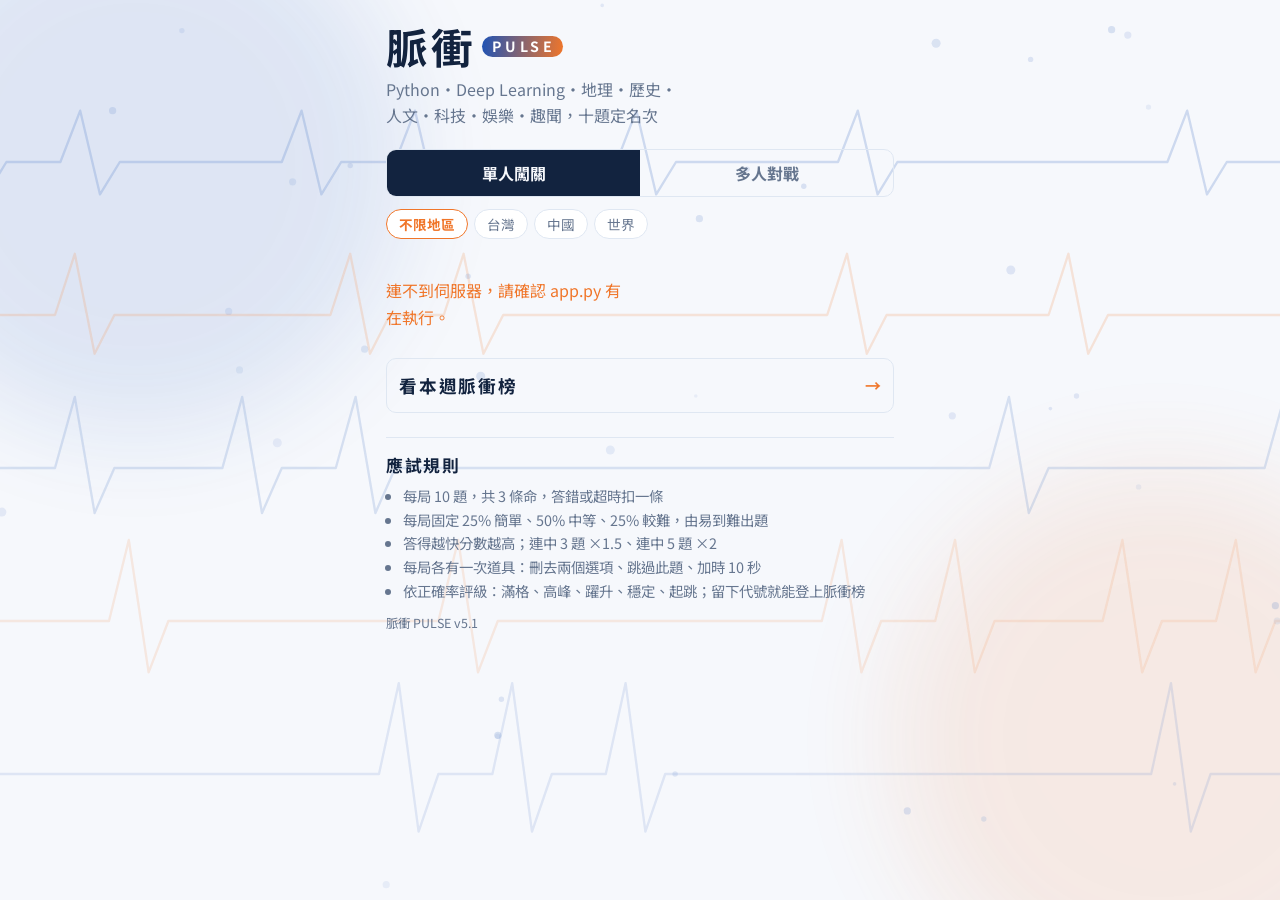
==== commit cece7711: "更新脈衝 PULSE" ====
--- a/static/index.html
+++ b/static/index.html
@@ -16,7 +16,7 @@
 <meta name="apple-mobile-web-app-title" content="脈衝 PULSE">
 <link rel="apple-touch-icon" href="/static/icons/icon-180.png">
 <link rel="icon" href="/static/icons/favicon.png" type="image/png">
-<link rel="stylesheet" href="/static/style.css?v=5.0">
+<link rel="stylesheet" href="/static/style.css?v=5.1">
 <script>
 /* 註冊 Service Worker：加到主畫面後可全螢幕開啟、載入更快 */
 if ('serviceWorker' in navigator) window.addEventListener('load', () => navigator.serviceWorker.register('/sw.js').catch(() => {}));
@@ -44,29 +44,17 @@
   get(k){ try { return JSON.parse(localStorage.getItem(k)); } catch { return null; } },
   set(k, v){ try { localStorage.setItem(k, JSON.stringify(v)); } catch {} }
 };
-/* 課程題庫(Python、Deep Learning)要先輸入課程代碼；通過後把通行證記在這台裝置上 */
-const KEY_ITEM = 'pulse_key';
-const myKey = () => store.get(KEY_ITEM) || '';
-const authHeaders = () => { const k = myKey(); return k ? {'X-Pulse-Key': k} : {}; };
 const post = async (url, body) => {
-  const r = await fetch(url, {method:'POST', headers:{'Content-Type':'application/json', ...authHeaders()},
-                              body: JSON.stringify(body)});
+  const r = await fetch(url, {method:'POST', headers:{'Content-Type':'application/json'}, body: JSON.stringify(body)});
   const j = await r.json().catch(() => ({}));
-  if (!r.ok){ const e = new Error(j.error || '連線失敗，請再試一次'); e.locked = !!j.locked; throw e; }
-  return j;
-};
-const getJson = async url => {
-  const r = await fetch(url, {headers: authHeaders()});
-  const j = await r.json().catch(() => ({}));
-  if (!r.ok){ const e = new Error(j.error || '連線失敗'); e.locked = !!j.locked; throw e; }
+  if (!r.ok) throw new Error(j.error || '連線失敗，請再試一次');
   return j;
 };
 
 /* ---------- 後端版 API ---------- */
 const remote = {
   categories: region => fetch('/api/categories' + (region ? '?region=' + encodeURIComponent(region) : '')).then(r => r.json()),
-  units: topic => getJson('/api/units?topic=' + encodeURIComponent(topic)),
-  unlock: code => post('/api/unlock', {code}),
+  units: topic => fetch('/api/units?topic=' + encodeURIComponent(topic)).then(r => r.json()),
   start: (category, region, unit) => post('/api/start', {category, region, unit}),
   show: (session, index) => post('/api/show', {session, index}),
   answer: (session, index, answer) => post('/api/answer', {session, index, answer}),
@@ -186,7 +174,6 @@
 };
 
 const LOCAL = !!window.EMBEDDED_BANK;
-const LOCKED = new Set();          // 需要課程代碼的主題，由 /api/categories 告訴前端
 const api = LOCAL ? local : remote;
 
 /* ---------- 加到主畫面 ---------- */
@@ -233,7 +220,7 @@
       <li>答得越快分數越高；連中 3 題 ×1.5、連中 5 題 ×2</li>
       <li>每局各有一次道具：刪去兩個選項、跳過此題、加時 10 秒</li>
       <li>依正確率評級：滿格、高峰、躍升、穩定、起跳；留下代號就能登上脈衝榜</li>
-    </ul><p class="sub" style="font-size:.78rem;margin-top:10px">脈衝 PULSE v5.0</p></div></div>
+    </ul><p class="sub" style="font-size:.78rem;margin-top:10px">脈衝 PULSE v5.1</p></div></div>
     <div id="multi" class="mp-panel" ${mode === 'multi' ? '' : 'hidden'}>${LOCAL ? `
       <div class="mp-card"><h3>多人對戰</h3><p>多人同場搶答需要執行 Python 伺服器版（app.py），這個單機版只能單人闖關。</p></div>` : `
       <form class="mp-card" id="joinf"><h3>加入考坊</h3><p>輸入主持人畫面上的四位數房號</p>
@@ -254,15 +241,12 @@
   document.getElementById('to-board').onclick = () => board('all', 'week');
   const loadCats = async () => {
     const cats = await api.categories(region);
-    cats.forEach(c => { CAT_NAME[c.key] = c.name; c.locked ? LOCKED.add(c.key) : LOCKED.delete(c.key); });
-    document.getElementById('cats').innerHTML = cats.map(c => {
-      const shut = c.locked && !myKey();
-      return `
+    cats.forEach(c => CAT_NAME[c.key] = c.name);
+    document.getElementById('cats').innerHTML = cats.map(c => `
       <button class="cat" data-k="${c.key}" ${c.count === 0 ? 'disabled style="opacity:.4"' : ''}>
         <span class="sealbox">${c.seal || SEAL[c.key] || esc(c.name[0])}</span>
-        <span><b>${esc(c.name)}${shut ? '<i class="lock" aria-label="需要課程代碼">鎖</i>' : ''}</b>
-        <small>${c.key === 'news' ? '每小時更新' : shut ? '需要課程代碼' : c.count + ' 題'}</small></span>
-      </button>`; }).join('');
+        <span><b>${esc(c.name)}</b><small>${c.key === 'news' ? '每小時更新' : c.count + ' 題'}</small></span>
+      </button>`).join('');
     document.querySelectorAll('.cat').forEach(b => b.onclick = () => pickUnit(b.dataset.k, region));
   };
   document.querySelectorAll('#regions button').forEach(b => b.onclick = async () => {
@@ -277,45 +261,10 @@
   }
 }
 
-/* ---------- 課程題庫:先輸入課程代碼 ---------- */
-function askCode(cat, then, msg = ''){
-  document.body.dataset.topic = cat;
-  const name = CAT_NAME[cat] || cat;
-  $app.innerHTML = `<div class="masthead"><div><h1>${esc(name)}<span class="seal">鎖</span></h1>
-      <p class="sub">這是課程題庫，請輸入老師給的課程代碼</p></div>
-      <button class="back" id="back">← 回首頁</button></div>
-    <form class="lbform gate" id="gatef">
-      <label for="gcode">課程代碼</label>
-      <div class="row"><input id="gcode" name="gcode" inputmode="numeric" autocomplete="off"
-        maxlength="20" placeholder="輸入代碼"><button class="btn" type="submit" id="gsubmit">解鎖</button></div>
-      <p class="err" id="gerr" ${msg ? '' : 'hidden'}>${esc(msg)}</p>
-      <p class="note">輸入一次就好，這台裝置會記住。其他主題不需要代碼。</p>
-    </form>`;
-  document.getElementById('back').onclick = home;
-  const input = document.getElementById('gcode');
-  input.focus();
-  document.getElementById('gatef').onsubmit = async e => {
-    e.preventDefault();
-    const err = document.getElementById('gerr'), btn = document.getElementById('gsubmit');
-    btn.disabled = true; err.hidden = true;
-    try{
-      const r = await api.unlock(input.value.trim());
-      store.set(KEY_ITEM, r.key);
-      then();
-    }catch(ex){
-      err.textContent = ex.message; err.hidden = false; btn.disabled = false;
-      input.select();
-    }
-  };
-}
-
 /* ---------- 有分單元的主題(例如 Python 課程週次),先選單元 ---------- */
 async function pickUnit(cat, region){
-  if (LOCKED.has(cat) && !myKey()) return askCode(cat, () => pickUnit(cat, region));
   document.body.dataset.topic = cat;
-  let units = [];
-  try { units = await api.units(cat); }
-  catch(e){ if (e.locked) return askCode(cat, () => pickUnit(cat, region), e.message); }
+  const units = await api.units(cat).catch(() => []);
   if (!units.length) return startGame(cat, region);
   $app.innerHTML = `<div class="masthead"><div><h1>${esc(CAT_NAME[cat] || cat)}</h1>
       <p class="sub">選一個單元，或直接全部一起考</p></div><button class="back" id="back">← 回首頁</button></div>
@@ -348,7 +297,6 @@
               powers: {fifty: true, skip: true, time: true}}};
     showQuestion();
   }catch(e){
-    if (e.locked){ store.set(KEY_ITEM, ''); return askCode(cat, () => startGame(cat, region, unit), e.message); }
     $app.innerHTML = `<p class="err">${esc(e.message)}</p><div class="row"><button class="btn" id="home">回首頁</button></div>`;
     document.getElementById('home').onclick = home;
   }
--- a/static/style.css
+++ b/static/style.css
@@ -389,14 +389,6 @@
 :root[data-theme="dark"] body::before{opacity:.35}
 @media (prefers-reduced-motion: reduce){body::before{display:none}}
 
-
-/* ===== 課程題庫的鎖 ===== */
-.cat .lock{display:inline-grid;place-items:center;width:1.15em;height:1.15em;margin-left:.4em;vertical-align:.05em;
-  font-style:normal;font-size:.72em;font-family:var(--display);font-weight:700;
-  background:var(--cinnabar);color:#fff;border-radius:5px;letter-spacing:0}
-.gate{max-width:420px}
-.gate input{letter-spacing:.32em;font-family:var(--mono,monospace);text-align:center}
-
 /* ===== 主題背景插畫（由 tools/make_bg.py 產生，原創圖形，勿手改） ===== */
 body{--art:url("[data-uri]");--pattern-opacity:0.62}
 body[data-topic="mix"]{--art:url("[data-uri]");--pattern-opacity:0.62}
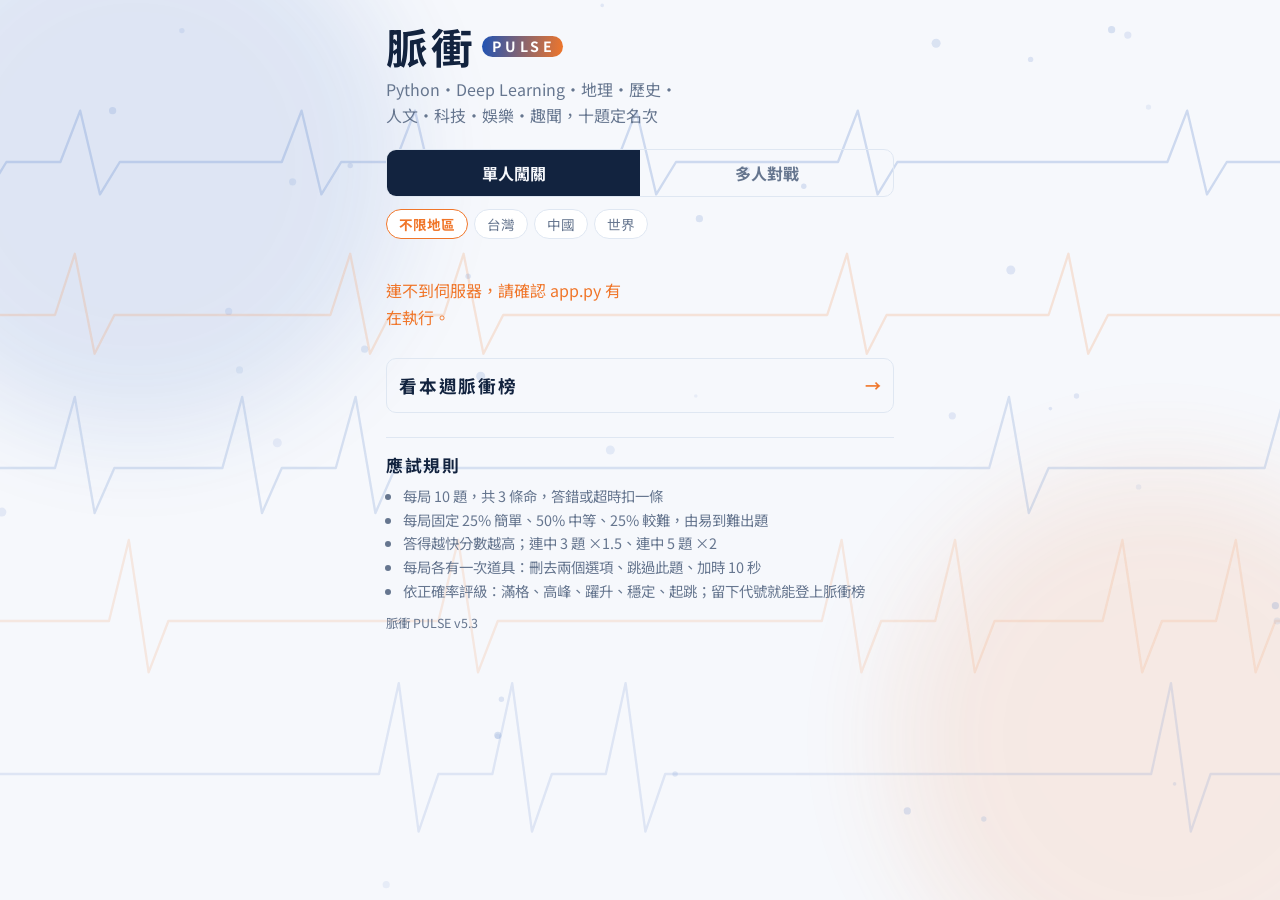
==== commit 1c7e3c7f: "更新脈衝 PULSE" ====
--- a/static/index.html
+++ b/static/index.html
@@ -16,7 +16,7 @@
 <meta name="apple-mobile-web-app-title" content="脈衝 PULSE">
 <link rel="apple-touch-icon" href="/static/icons/icon-180.png">
 <link rel="icon" href="/static/icons/favicon.png" type="image/png">
-<link rel="stylesheet" href="/static/style.css?v=5.1">
+<link rel="stylesheet" href="/static/style.css?v=5.3">
 <script>
 /* 註冊 Service Worker：加到主畫面後可全螢幕開啟、載入更快 */
 if ('serviceWorker' in navigator) window.addEventListener('load', () => navigator.serviceWorker.register('/sw.js').catch(() => {}));
@@ -220,7 +220,7 @@
       <li>答得越快分數越高；連中 3 題 ×1.5、連中 5 題 ×2</li>
       <li>每局各有一次道具：刪去兩個選項、跳過此題、加時 10 秒</li>
       <li>依正確率評級：滿格、高峰、躍升、穩定、起跳；留下代號就能登上脈衝榜</li>
-    </ul><p class="sub" style="font-size:.78rem;margin-top:10px">脈衝 PULSE v5.1</p></div></div>
+    </ul><p class="sub" style="font-size:.78rem;margin-top:10px">脈衝 PULSE v5.3</p></div></div>
     <div id="multi" class="mp-panel" ${mode === 'multi' ? '' : 'hidden'}>${LOCAL ? `
       <div class="mp-card"><h3>多人對戰</h3><p>多人同場搶答需要執行 Python 伺服器版（app.py），這個單機版只能單人闖關。</p></div>` : `
       <form class="mp-card" id="joinf"><h3>加入考坊</h3><p>輸入主持人畫面上的四位數房號</p>
--- a/static/style.css
+++ b/static/style.css
@@ -218,6 +218,12 @@
 .chipset{display:flex;flex-wrap:wrap;gap:8px}
 .pchip{border:1.5px solid var(--line);border-radius:999px;padding:4px 14px;background:var(--paper);animation:pop .3s ease both}
 .pchip.off{opacity:.45;border-style:dashed}
+.pchip{display:inline-flex;align-items:center;gap:6px;padding-right:6px}
+.pchip .sid{font-style:normal;font-size:.76em;color:var(--muted);font-family:var(--mono,monospace)}
+.pchip .kick{border:0;background:var(--line);color:var(--ink);cursor:pointer;
+  width:20px;height:20px;line-height:1;border-radius:50%;font-size:.72rem;padding:0;
+  display:grid;place-items:center;opacity:.55;transition:background .15s,opacity .15s}
+.pchip .kick:hover,.pchip .kick:focus-visible{background:var(--cinnabar);color:#fff;opacity:1}
 .hq{display:grid;gap:16px;margin-top:10px}
 .hqtop{display:flex;align-items:center;justify-content:space-between;gap:12px}
 .cd{width:72px;height:72px;border-radius:50%;border:3px solid var(--blue);display:grid;place-items:center;
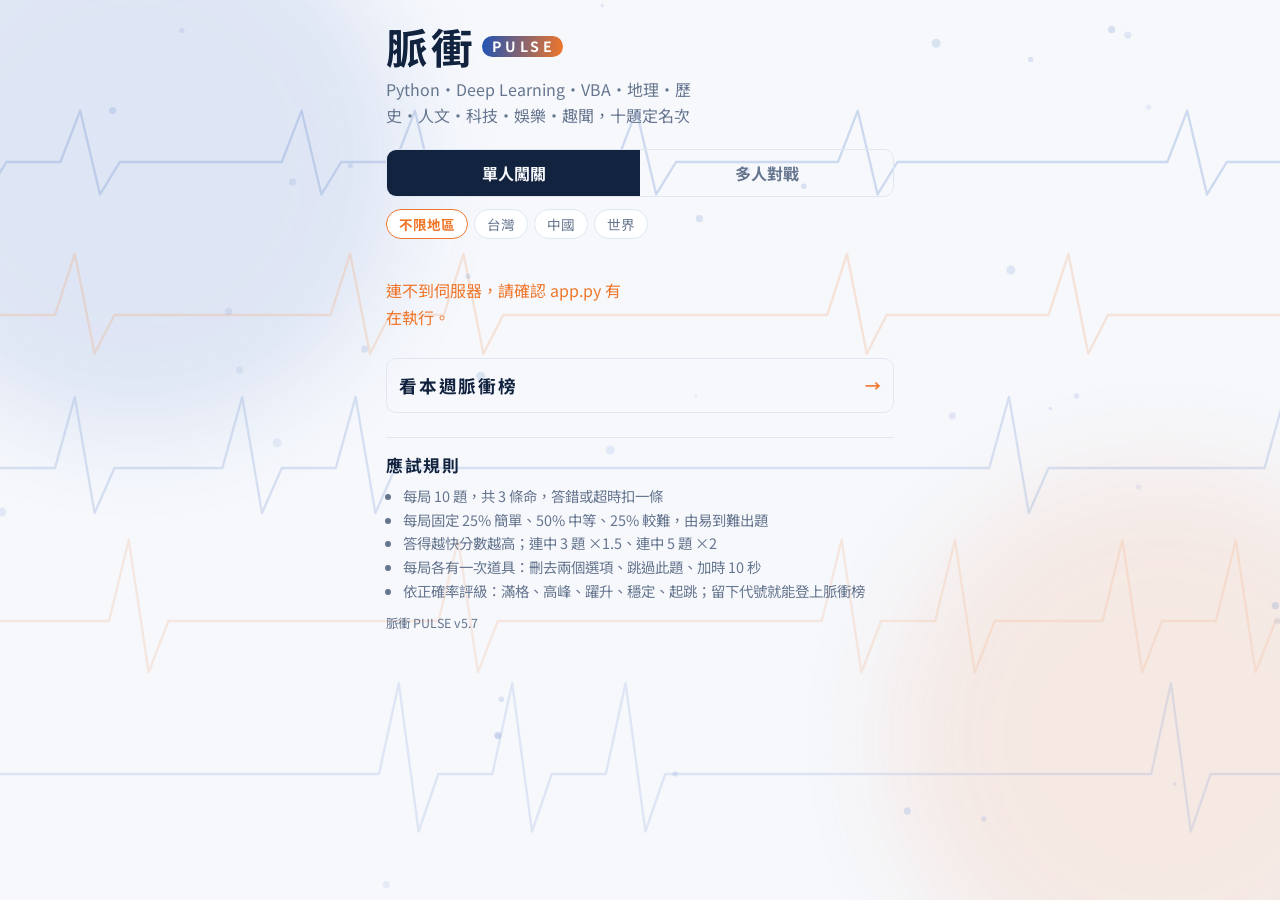
==== commit 09f58f48: "更新脈衝 PULSE" ====
--- a/static/index.html
+++ b/static/index.html
@@ -16,7 +16,7 @@
 <meta name="apple-mobile-web-app-title" content="脈衝 PULSE">
 <link rel="apple-touch-icon" href="/static/icons/icon-180.png">
 <link rel="icon" href="/static/icons/favicon.png" type="image/png">
-<link rel="stylesheet" href="/static/style.css?v=5.3">
+<link rel="stylesheet" href="/static/style.css?v=5.7">
 <script>
 /* 註冊 Service Worker：加到主畫面後可全螢幕開啟、載入更快 */
 if ('serviceWorker' in navigator) window.addEventListener('load', () => navigator.serviceWorker.register('/sw.js').catch(() => {}));
@@ -34,8 +34,8 @@
  * ============================================================ */
 const LIVES = 3;
 const TIME_LIMIT = {choice: 15, order: 25};
-const SEAL = {python:'蟒', pytorch:'深', geo:'輿', history:'史', human:'文', tech:'科', star:'星', fun:'奇', tt:'桌', news:'聞', mix:'雜'};
-const CAT_NAME = {python:'Python', pytorch:'Deep Learning', geo:'地理', history:'歷史', human:'人文', tech:'科技', star:'娛樂', fun:'趣聞', tt:'桌球', news:'即時新聞', mix:'綜合挑戰'};
+const SEAL = {python:'蟒', pytorch:'深', vba:'巨', geo:'輿', history:'史', human:'文', tech:'科', star:'星', fun:'奇', tt:'桌', news:'聞', mix:'雜'};
+const CAT_NAME = {python:'Python', pytorch:'Deep Learning', vba:'VBA', geo:'地理', history:'歷史', human:'人文', tech:'科技', star:'娛樂', fun:'趣聞', tt:'桌球', news:'即時新聞', mix:'綜合挑戰'};
 const REGIONS = ['', '台灣', '中國', '世界'];
 const TOP3 = ['滿格', '高峰', '躍升'];
 const $app = document.getElementById('app');
@@ -204,7 +204,7 @@
   const mode = store.get('quiz_mode') || 'solo';
   let region = store.get('quiz_region') || '';
   $app.innerHTML = `<div class="masthead"><div><h1>脈衝<span class="wordmark">PULSE</span></h1>
-    <p class="sub">Python・Deep Learning・地理・歷史・人文・科技・娛樂・趣聞，十題定名次</p></div>
+    <p class="sub">Python・Deep Learning・VBA・地理・歷史・人文・科技・娛樂・趣聞，十題定名次</p></div>
     ${best ? `<div class="best">個人最高<b>${best}</b></div>` : ''}</div>
     <div class="modes" role="group" aria-label="遊戲模式">
       <button id="m-solo" aria-pressed="${mode === 'solo'}">單人闖關</button>
@@ -220,7 +220,7 @@
       <li>答得越快分數越高；連中 3 題 ×1.5、連中 5 題 ×2</li>
       <li>每局各有一次道具：刪去兩個選項、跳過此題、加時 10 秒</li>
       <li>依正確率評級：滿格、高峰、躍升、穩定、起跳；留下代號就能登上脈衝榜</li>
-    </ul><p class="sub" style="font-size:.78rem;margin-top:10px">脈衝 PULSE v5.3</p></div></div>
+    </ul><p class="sub" style="font-size:.78rem;margin-top:10px">脈衝 PULSE v5.7</p></div></div>
     <div id="multi" class="mp-panel" ${mode === 'multi' ? '' : 'hidden'}>${LOCAL ? `
       <div class="mp-card"><h3>多人對戰</h3><p>多人同場搶答需要執行 Python 伺服器版（app.py），這個單機版只能單人闖關。</p></div>` : `
       <form class="mp-card" id="joinf"><h3>加入考坊</h3><p>輸入主持人畫面上的四位數房號</p>
@@ -498,7 +498,7 @@
 
 /* ---------- 脈衝榜 ---------- */
 async function board(category = 'all', period = 'week'){
-  const cats = ['all', 'python', 'pytorch', 'geo', 'history', 'human', 'tech', 'star', 'fun', 'tt', ...(LOCAL ? [] : ['news']), 'mix'];
+  const cats = ['all', 'python', 'pytorch', 'vba', 'geo', 'history', 'human', 'tech', 'star', 'fun', 'tt', ...(LOCAL ? [] : ['news']), 'mix'];
   $app.innerHTML = `<div class="lbhead"><h1>脈衝榜</h1><button class="back" id="back">← 回首頁</button></div>
     <div class="seg" role="group" aria-label="期間">
       <button id="p-week" aria-pressed="${period === 'week'}">本週</button>
--- a/static/style.css
+++ b/static/style.css
@@ -213,6 +213,9 @@
 .qr{width:min(220px,70%);margin:10px auto 6px;background:#fff;padding:8px;border-radius:8px}
 .qr svg{width:100%;height:auto;display:block}
 .joinurl{font-family:var(--mono);font-size:.85rem;color:var(--blue);word-break:break-all}
+.joinacts{justify-content:center;flex-wrap:wrap}
+.joinacts .btn{flex:none;padding:8px 16px;font-size:.92rem}
+.entryline{margin-top:10px;padding-top:8px;border-top:1px dashed var(--line)}
 .roster h2{font-family:var(--display);margin:0 0 10px;font-size:1.3rem;letter-spacing:.08em}
 .roster h2 span{font-family:var(--mono);color:var(--cinnabar)}
 .chipset{display:flex;flex-wrap:wrap;gap:8px}
@@ -333,6 +336,17 @@
             repeating-linear-gradient(90deg,rgba(43,108,176,.05) 0 1px,transparent 1px 26px);}
 body[data-topic="python"] .q,body[data-topic="python"] .hqtext{font-family:var(--mono),var(--body)}
 
+/* VBA：Excel 風格 —— 試算表綠、儲存格格線 */
+body[data-topic="vba"]{--blue:#217346; --blue-soft:#E3F1E9; --cinnabar:#C1610A; --cinnabar-soft:#FBEBDA;
+  --ground:#F2F7F4;}
+body[data-topic="vba"] .q,body[data-topic="vba"] .hqtext{font-family:var(--mono),var(--body)}
+body[data-topic="vba"] .masthead h1,body[data-topic="vba"] .lbhead h1{color:#217346}
+body[data-topic="vba"] .cat .sealbox{background:rgba(33,115,70,.13);color:#217346}
+@media (prefers-color-scheme: dark){
+  :root:not([data-theme="light"]) body[data-topic="vba"]{--ground:#0B1A12}
+}
+:root[data-theme="dark"] body[data-topic="vba"]{--ground:#0B1A12}
+
 /* Deep Learning：AI 風格 —— 神經網路節點、連線與光暈，紫青漸層 */
 body[data-topic="pytorch"]{--blue:#4C2FD7; --blue-soft:#E9E5FD; --cinnabar:#00B8D9; --cinnabar-soft:#D6F4FA;
   --ground:#F2F4FD;}
@@ -408,3 +422,4 @@
 body[data-topic="tt"]{--art:url("[data-uri]");--pattern-opacity:0.6}
 body[data-topic="news"]{--art:url("[data-uri]");--pattern-opacity:0.58}
 body[data-topic="python"]{--art:url("[data-uri]");--pattern-opacity:0.55}
+body[data-topic="vba"]{--art:url("[data-uri]");--pattern-opacity:0.5}
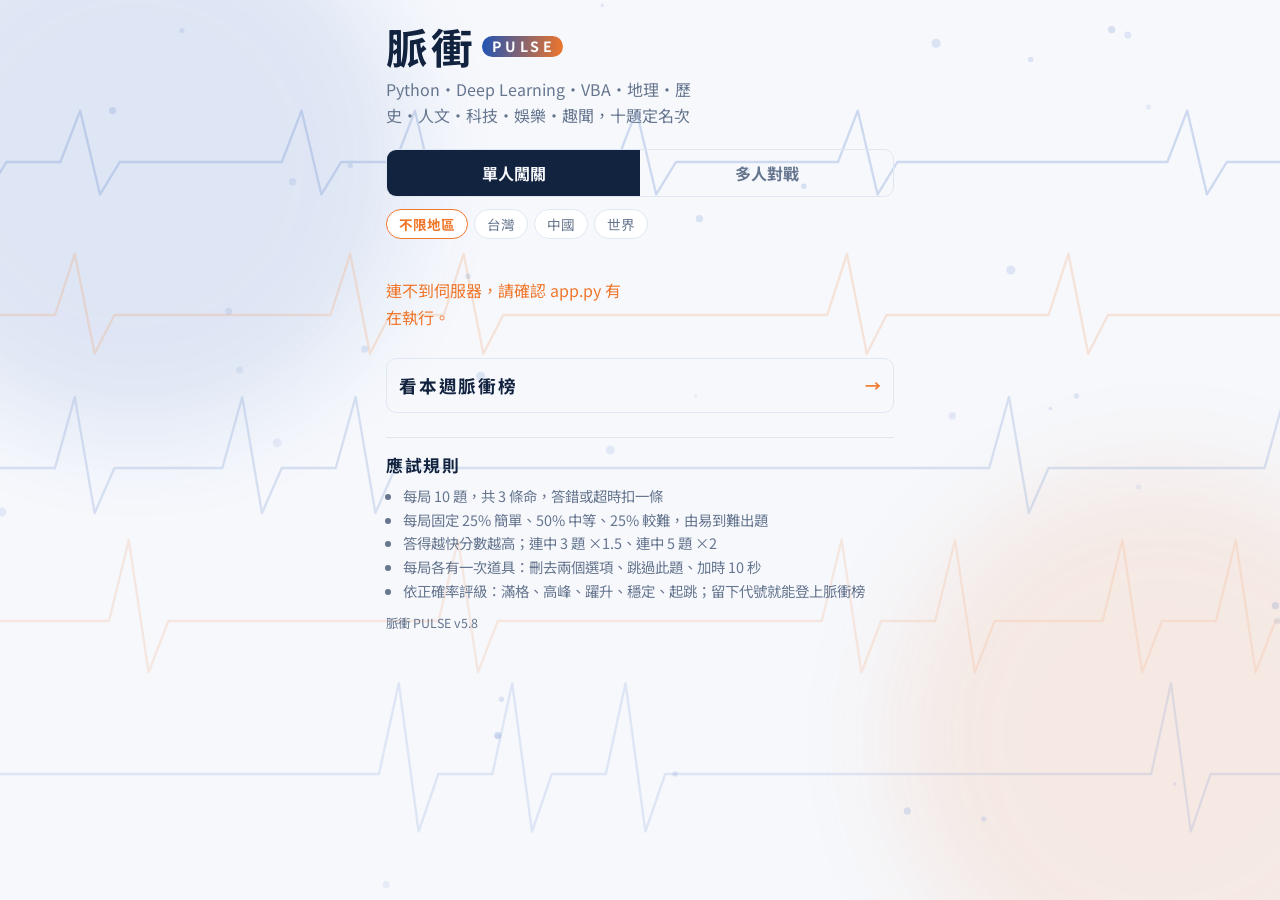
==== commit a2a18f9c: "更新脈衝 PULSE" ====
--- a/static/index.html
+++ b/static/index.html
@@ -16,7 +16,7 @@
 <meta name="apple-mobile-web-app-title" content="脈衝 PULSE">
 <link rel="apple-touch-icon" href="/static/icons/icon-180.png">
 <link rel="icon" href="/static/icons/favicon.png" type="image/png">
-<link rel="stylesheet" href="/static/style.css?v=5.7">
+<link rel="stylesheet" href="/static/style.css?v=5.8">
 <script>
 /* 註冊 Service Worker：加到主畫面後可全螢幕開啟、載入更快 */
 if ('serviceWorker' in navigator) window.addEventListener('load', () => navigator.serviceWorker.register('/sw.js').catch(() => {}));
@@ -220,7 +220,7 @@
       <li>答得越快分數越高；連中 3 題 ×1.5、連中 5 題 ×2</li>
       <li>每局各有一次道具：刪去兩個選項、跳過此題、加時 10 秒</li>
       <li>依正確率評級：滿格、高峰、躍升、穩定、起跳；留下代號就能登上脈衝榜</li>
-    </ul><p class="sub" style="font-size:.78rem;margin-top:10px">脈衝 PULSE v5.7</p></div></div>
+    </ul><p class="sub" style="font-size:.78rem;margin-top:10px">脈衝 PULSE v5.8</p></div></div>
     <div id="multi" class="mp-panel" ${mode === 'multi' ? '' : 'hidden'}>${LOCAL ? `
       <div class="mp-card"><h3>多人對戰</h3><p>多人同場搶答需要執行 Python 伺服器版（app.py），這個單機版只能單人闖關。</p></div>` : `
       <form class="mp-card" id="joinf"><h3>加入考坊</h3><p>輸入主持人畫面上的四位數房號</p>
--- a/static/style.css
+++ b/static/style.css
@@ -216,6 +216,7 @@
 .joinacts{justify-content:center;flex-wrap:wrap}
 .joinacts .btn{flex:none;padding:8px 16px;font-size:.92rem}
 .entryline{margin-top:10px;padding-top:8px;border-top:1px dashed var(--line)}
+.placed.warnnote{border-color:var(--cinnabar);background:var(--cinnabar-soft)}
 .roster h2{font-family:var(--display);margin:0 0 10px;font-size:1.3rem;letter-spacing:.08em}
 .roster h2 span{font-family:var(--mono);color:var(--cinnabar)}
 .chipset{display:flex;flex-wrap:wrap;gap:8px}
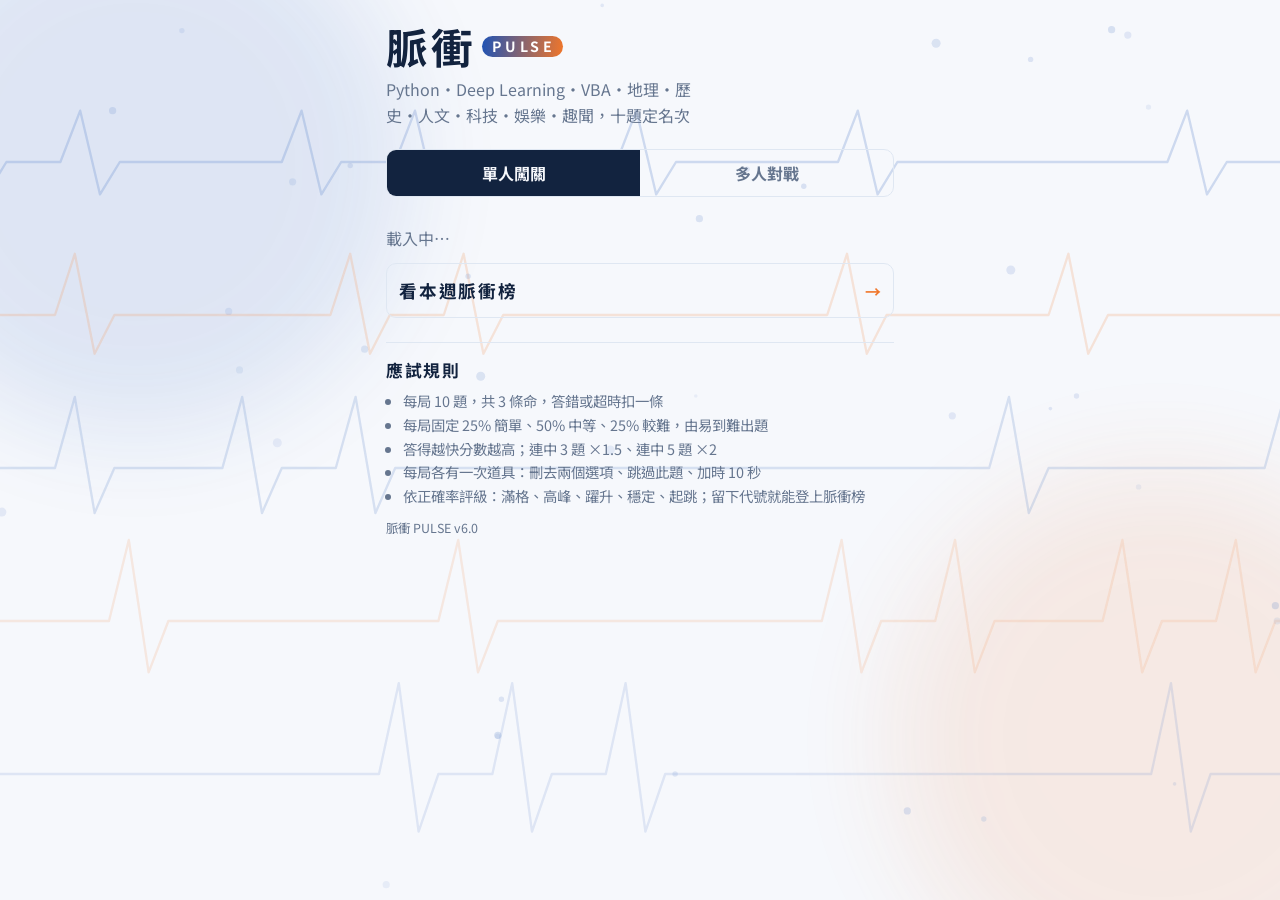
==== commit 50337173: "更新脈衝 PULSE" ====
--- a/static/index.html
+++ b/static/index.html
@@ -16,7 +16,7 @@
 <meta name="apple-mobile-web-app-title" content="脈衝 PULSE">
 <link rel="apple-touch-icon" href="/static/icons/icon-180.png">
 <link rel="icon" href="/static/icons/favicon.png" type="image/png">
-<link rel="stylesheet" href="/static/style.css?v=5.8">
+<link rel="stylesheet" href="/static/style.css?v=6.0">
 <script>
 /* 註冊 Service Worker：加到主畫面後可全螢幕開啟、載入更快 */
 if ('serviceWorker' in navigator) window.addEventListener('load', () => navigator.serviceWorker.register('/sw.js').catch(() => {}));
@@ -36,7 +36,6 @@
 const TIME_LIMIT = {choice: 15, order: 25};
 const SEAL = {python:'蟒', pytorch:'深', vba:'巨', geo:'輿', history:'史', human:'文', tech:'科', star:'星', fun:'奇', tt:'桌', news:'聞', mix:'雜'};
 const CAT_NAME = {python:'Python', pytorch:'Deep Learning', vba:'VBA', geo:'地理', history:'歷史', human:'人文', tech:'科技', star:'娛樂', fun:'趣聞', tt:'桌球', news:'即時新聞', mix:'綜合挑戰'};
-const REGIONS = ['', '台灣', '中國', '世界'];
 const TOP3 = ['滿格', '高峰', '躍升'];
 const $app = document.getElementById('app');
 const esc = s => String(s ?? '').replace(/[&<>"']/g, c => ({'&':'&amp;','<':'&lt;','>':'&gt;','"':'&quot;',"'":'&#39;'}[c]));
@@ -53,7 +52,15 @@
 
 /* ---------- 後端版 API ---------- */
 const remote = {
-  categories: region => fetch('/api/categories' + (region ? '?region=' + encodeURIComponent(region) : '')).then(r => r.json()),
+  categories: async region => {
+    // 伺服器剛啟動時題庫要載入一下,撲空就重試,不要讓主題那一排變空白
+    const url = '/api/categories' + (region ? '?region=' + encodeURIComponent(region) : '');
+    for (let i = 0; i < 8; i++){
+      try{ const r = await fetch(url, {cache: 'no-store'}); if (r.ok) return await r.json(); }catch(e){}
+      await new Promise(go => setTimeout(go, 400));
+    }
+    throw new Error('讀不到題庫，伺服器可能還在啟動。請稍等幾秒再重新整理。');
+  },
   units: topic => fetch('/api/units?topic=' + encodeURIComponent(topic)).then(r => r.json()),
   start: (category, region, unit) => post('/api/start', {category, region, unit}),
   show: (session, index) => post('/api/show', {session, index}),
@@ -202,7 +209,9 @@
   document.body.dataset.topic = '';
   const best = store.get('quiz_best') || 0;
   const mode = store.get('quiz_mode') || 'solo';
-  let region = store.get('quiz_region') || '';
+  // 地區改成在主題裡面選(第二層),不再有全域的地區篩選
+  let region = '';
+  try { localStorage.removeItem('quiz_region'); } catch {}
   $app.innerHTML = `<div class="masthead"><div><h1>脈衝<span class="wordmark">PULSE</span></h1>
     <p class="sub">Python・Deep Learning・VBA・地理・歷史・人文・科技・娛樂・趣聞，十題定名次</p></div>
     ${best ? `<div class="best">個人最高<b>${best}</b></div>` : ''}</div>
@@ -210,8 +219,6 @@
       <button id="m-solo" aria-pressed="${mode === 'solo'}">單人闖關</button>
       <button id="m-multi" aria-pressed="${mode === 'multi'}">多人對戰</button></div>
     <div id="solo" ${mode === 'solo' ? '' : 'hidden'}>
-    <div class="chips" id="regions" role="group" aria-label="地區">${REGIONS.map(x =>
-      `<button data-r="${x}" aria-pressed="${x === region}">${x || '不限地區'}</button>`).join('')}</div>
     <div class="grid" id="cats"><p class="sub">載入中…</p></div>
     <button class="linkbtn" id="to-board"><span>看本週脈衝榜</span><span class="arrow">→</span></button>
     <div class="rules"><h2>應試規則</h2><ul>
@@ -220,7 +227,7 @@
       <li>答得越快分數越高；連中 3 題 ×1.5、連中 5 題 ×2</li>
       <li>每局各有一次道具：刪去兩個選項、跳過此題、加時 10 秒</li>
       <li>依正確率評級：滿格、高峰、躍升、穩定、起跳；留下代號就能登上脈衝榜</li>
-    </ul><p class="sub" style="font-size:.78rem;margin-top:10px">脈衝 PULSE v5.8</p></div></div>
+    </ul><p class="sub" style="font-size:.78rem;margin-top:10px">脈衝 PULSE v6.0</p></div></div>
     <div id="multi" class="mp-panel" ${mode === 'multi' ? '' : 'hidden'}>${LOCAL ? `
       <div class="mp-card"><h3>多人對戰</h3><p>多人同場搶答需要執行 Python 伺服器版（app.py），這個單機版只能單人闖關。</p></div>` : `
       <form class="mp-card" id="joinf"><h3>加入考坊</h3><p>輸入主持人畫面上的四位數房號</p>
@@ -249,11 +256,6 @@
       </button>`).join('');
     document.querySelectorAll('.cat').forEach(b => b.onclick = () => pickUnit(b.dataset.k, region));
   };
-  document.querySelectorAll('#regions button').forEach(b => b.onclick = async () => {
-    region = b.dataset.r; store.set('quiz_region', region);
-    document.querySelectorAll('#regions button').forEach(x => x.setAttribute('aria-pressed', x === b));
-    await loadCats();
-  });
   try{
     await loadCats();
   }catch(e){
@@ -261,21 +263,30 @@
   }
 }
 
-/* ---------- 有分單元的主題(例如 Python 課程週次),先選單元 ---------- */
+/* 地區的印章字與說明:主題是地理/歷史/人文時,「單元」就是地區 */
+const REGION_SEAL = {TW:'台', CN:'中', EA:'東', SEA:'南', EU:'歐', AM:'美', OTH:'他',
+                     GLOBAL:'球', POEM:'詩'};
+const REGION_TOPICS = ['geo', 'history', 'human'];
+const unitSeal = k => REGION_SEAL[k] || (k === 'GEN' ? '綜' : k.replace(/^W/, ''));
+
+/* ---------- 有分單元的主題,先選單元;地理/歷史/人文則是先選地區 ---------- */
 async function pickUnit(cat, region){
   document.body.dataset.topic = cat;
   const units = await api.units(cat).catch(() => []);
   if (!units.length) return startGame(cat, region);
+  const byRegion = REGION_TOPICS.includes(cat);
   $app.innerHTML = `<div class="masthead"><div><h1>${esc(CAT_NAME[cat] || cat)}</h1>
-      <p class="sub">選一個單元，或直接全部一起考</p></div><button class="back" id="back">← 回首頁</button></div>
+      <p class="sub">${byRegion ? '選一個地區，或整個主題一起考' : '選一個單元，或直接全部一起考'}</p></div>
+      <button class="back" id="back">← 回首頁</button></div>
     <div class="grid" style="grid-template-columns:1fr">
-      <button class="cat" data-u=""><span class="sealbox">全</span><span><b>不分單元</b><small>全部題目一起出</small></span></button></div>
+      <button class="cat" data-u=""><span class="sealbox">全</span>
+        <span><b>${byRegion ? '不分地區' : '不分單元'}</b><small>全部題目一起出</small></span></button></div>
     <div class="grid">${units.map(u => {
-      const tag = u.key === 'GEN' ? '綜' : u.key.replace(/^W/, '');
+      const tag = unitSeal(u.key);
       const size = tag.length >= 4 ? ' xlong' : tag.length >= 3 ? ' long' : '';
       return `<button class="cat" data-u="${u.key}">
       <span class="sealbox${size}">${esc(tag)}</span>
-      <span><b>${esc(u.name)}</b><small>${u.key} ・ ${u.count} 題</small></span></button>`;
+      <span><b>${esc(u.name)}</b><small>${u.count} 題</small></span></button>`;
     }).join('')}</div>`;
   document.getElementById('back').onclick = home;
   document.querySelectorAll('.cat').forEach(b => b.onclick = () => startGame(cat, region, b.dataset.u));
--- a/static/style.css
+++ b/static/style.css
@@ -217,6 +217,9 @@
 .joinacts .btn{flex:none;padding:8px 16px;font-size:.92rem}
 .entryline{margin-top:10px;padding-top:8px;border-top:1px dashed var(--line)}
 .placed.warnnote{border-color:var(--cinnabar);background:var(--cinnabar-soft)}
+.btn.ghost.abort{color:var(--cinnabar);border-color:var(--cinnabar)}
+.btn.ghost.abort:hover{background:var(--cinnabar);color:#fff}
+.pill.notice{background:var(--cinnabar-soft);color:var(--cinnabar);margin:10px auto;display:inline-block}
 .roster h2{font-family:var(--display);margin:0 0 10px;font-size:1.3rem;letter-spacing:.08em}
 .roster h2 span{font-family:var(--mono);color:var(--cinnabar)}
 .chipset{display:flex;flex-wrap:wrap;gap:8px}
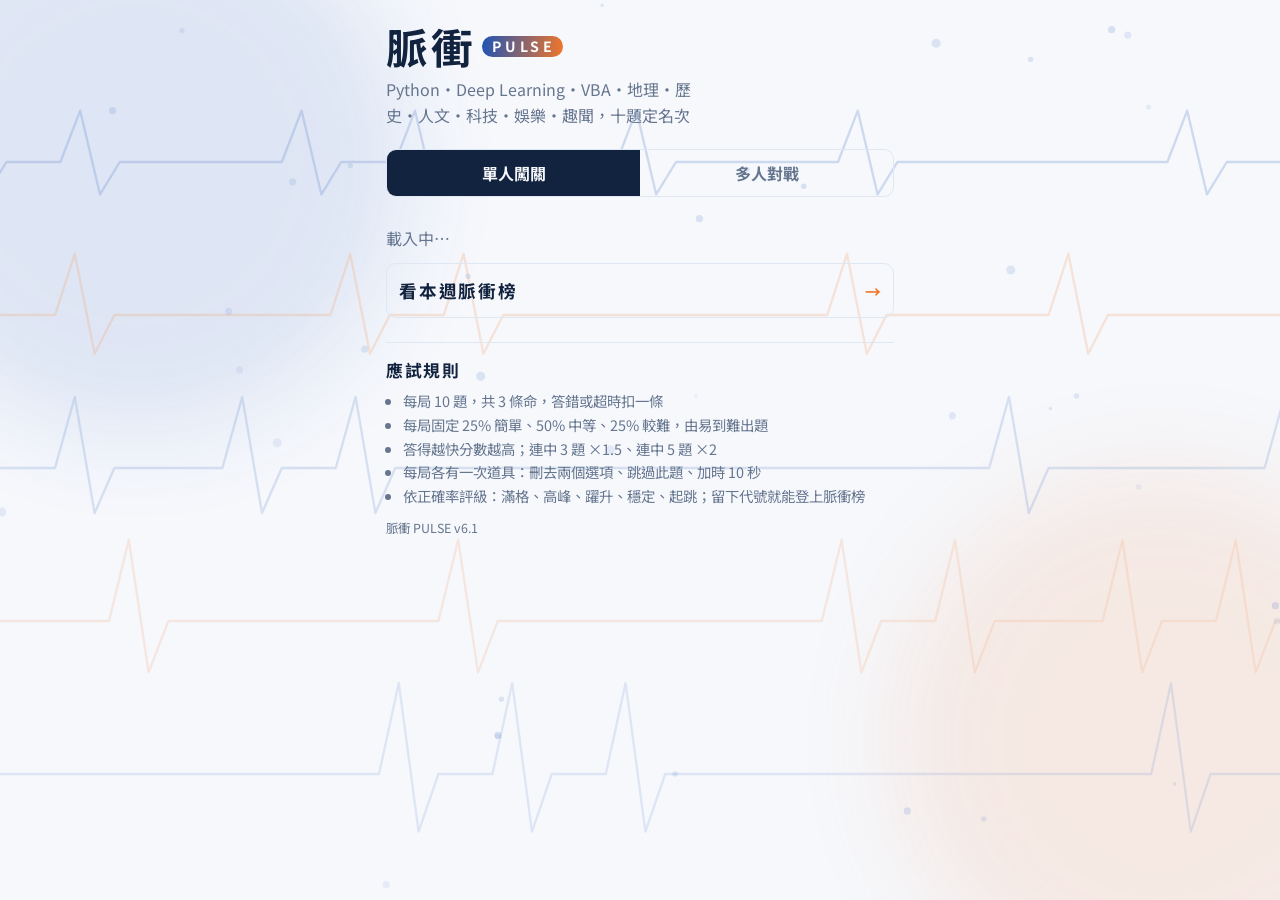
==== commit e865e587: "更新脈衝 PULSE" ====
--- a/static/index.html
+++ b/static/index.html
@@ -16,7 +16,7 @@
 <meta name="apple-mobile-web-app-title" content="脈衝 PULSE">
 <link rel="apple-touch-icon" href="/static/icons/icon-180.png">
 <link rel="icon" href="/static/icons/favicon.png" type="image/png">
-<link rel="stylesheet" href="/static/style.css?v=6.0">
+<link rel="stylesheet" href="/static/style.css?v=6.1">
 <script>
 /* 註冊 Service Worker：加到主畫面後可全螢幕開啟、載入更快 */
 if ('serviceWorker' in navigator) window.addEventListener('load', () => navigator.serviceWorker.register('/sw.js').catch(() => {}));
@@ -227,7 +227,7 @@
       <li>答得越快分數越高；連中 3 題 ×1.5、連中 5 題 ×2</li>
       <li>每局各有一次道具：刪去兩個選項、跳過此題、加時 10 秒</li>
       <li>依正確率評級：滿格、高峰、躍升、穩定、起跳；留下代號就能登上脈衝榜</li>
-    </ul><p class="sub" style="font-size:.78rem;margin-top:10px">脈衝 PULSE v6.0</p></div></div>
+    </ul><p class="sub" style="font-size:.78rem;margin-top:10px">脈衝 PULSE v6.1</p></div></div>
     <div id="multi" class="mp-panel" ${mode === 'multi' ? '' : 'hidden'}>${LOCAL ? `
       <div class="mp-card"><h3>多人對戰</h3><p>多人同場搶答需要執行 Python 伺服器版（app.py），這個單機版只能單人闖關。</p></div>` : `
       <form class="mp-card" id="joinf"><h3>加入考坊</h3><p>輸入主持人畫面上的四位數房號</p>
@@ -252,7 +252,7 @@
     document.getElementById('cats').innerHTML = cats.map(c => `
       <button class="cat" data-k="${c.key}" ${c.count === 0 ? 'disabled style="opacity:.4"' : ''}>
         <span class="sealbox">${c.seal || SEAL[c.key] || esc(c.name[0])}</span>
-        <span><b>${esc(c.name)}</b><small>${c.key === 'news' ? '每小時更新' : c.count + ' 題'}</small></span>
+        <span><b>${esc(c.name)}</b><small>${c.key === 'news' ? '每小時更新' : (c.count ? c.count + ' 題' : '準備中')}</small></span>
       </button>`).join('');
     document.querySelectorAll('.cat').forEach(b => b.onclick = () => pickUnit(b.dataset.k, region));
   };
--- a/static/style.css
+++ b/static/style.css
@@ -388,6 +388,29 @@
   --pattern:repeating-radial-gradient(circle at 80% 20%,rgba(14,124,134,.07) 0 1px,transparent 1px 22px),
             repeating-radial-gradient(circle at 10% 85%,rgba(194,100,27,.05) 0 1px,transparent 1px 26px);}
 
+/* AI 導論：電路藍與訊號橙 —— 課程主題,和 Deep Learning 分得開 */
+body[data-topic="ai"]{--blue:#1B62C9; --blue-soft:#E2ECFB; --cinnabar:#E07A1F; --cinnabar-soft:#FCEEDC;
+  --pattern:repeating-linear-gradient(90deg,rgba(27,98,201,.055) 0 1px,transparent 1px 34px),
+            repeating-linear-gradient(0deg,rgba(27,98,201,.045) 0 1px,transparent 1px 34px),
+            radial-gradient(circle 3px at 34px 34px,rgba(224,122,31,.16),transparent);}
+body[data-topic="ai"] .masthead h1,body[data-topic="ai"] .lbhead h1{color:#1B62C9}
+body[data-topic="ai"] .cat .sealbox{background:rgba(27,98,201,.13);color:#1B62C9}
+@media (prefers-color-scheme: dark){
+  :root:not([data-theme="light"]) body[data-topic="ai"]{--ground:#0A1426}
+}
+:root[data-theme="dark"] body[data-topic="ai"]{--ground:#0A1426}
+
+/* EMBA：墨綠與金 —— 高階班,沉穩一點 */
+body[data-topic="emba"]{--blue:#1F5A4C; --blue-soft:#E2EFEB; --cinnabar:#B08430; --cinnabar-soft:#F8F0DC;
+  --pattern:repeating-linear-gradient(45deg,rgba(31,90,76,.05) 0 1px,transparent 1px 18px),
+            radial-gradient(ellipse 50% 35% at 85% 10%,rgba(176,132,48,.10),transparent 70%);}
+body[data-topic="emba"] .masthead h1,body[data-topic="emba"] .lbhead h1{color:#1F5A4C}
+body[data-topic="emba"] .cat .sealbox{background:rgba(31,90,76,.13);color:#1F5A4C}
+@media (prefers-color-scheme: dark){
+  :root:not([data-theme="light"]) body[data-topic="emba"]{--ground:#08170F}
+}
+:root[data-theme="dark"] body[data-topic="emba"]{--ground:#08170F}
+
 /* 娛樂：聚光燈 */
 body[data-topic="star"]{--blue:#7A3DBD; --blue-soft:#EFE5FA; --cinnabar:#E0367A; --cinnabar-soft:#FCE4EE;
   --pattern:radial-gradient(ellipse 60% 40% at 50% -5%,rgba(224,54,122,.12),transparent 70%),
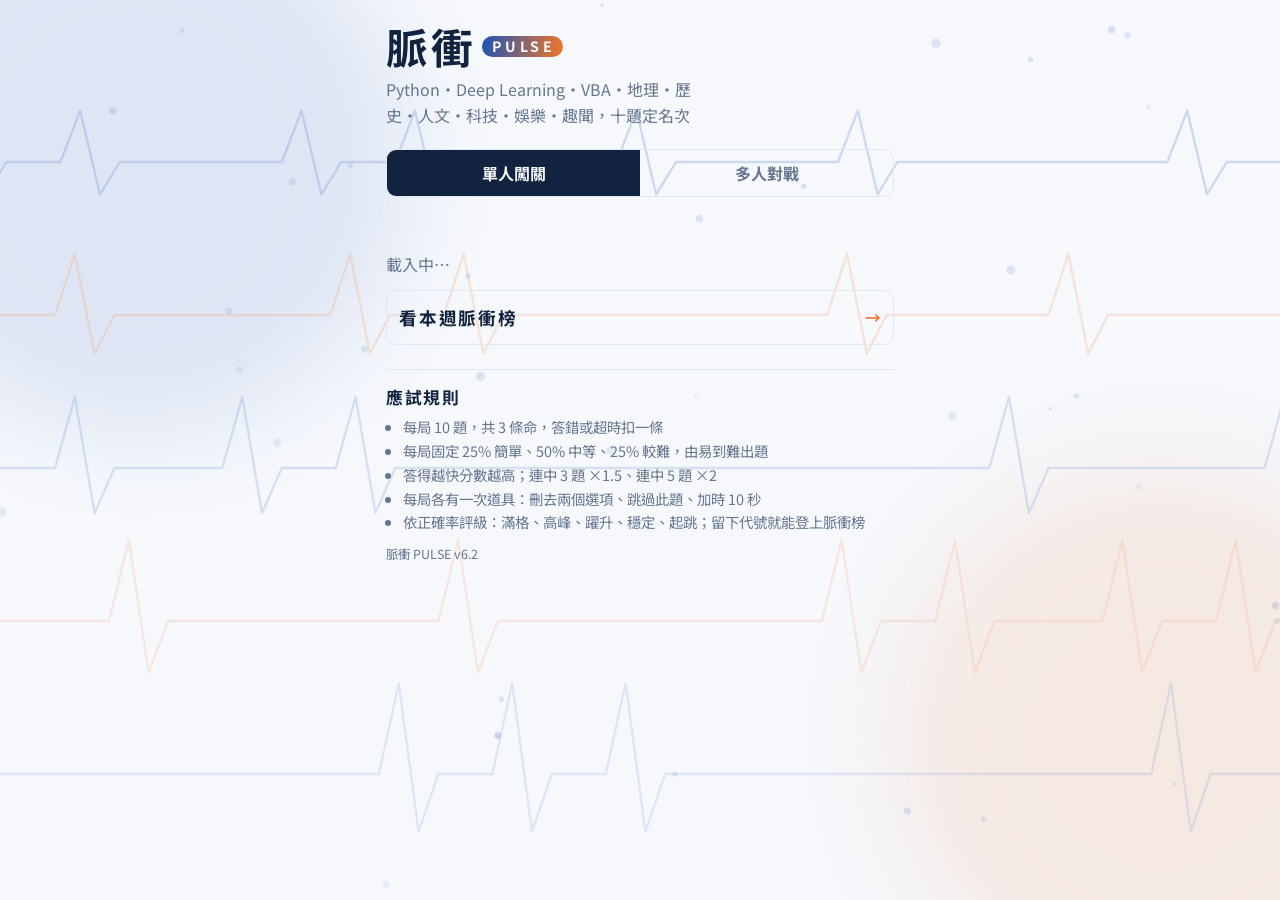
==== commit 74177c6f: "更新脈衝 PULSE" ====
--- a/static/index.html
+++ b/static/index.html
@@ -219,6 +219,7 @@
       <button id="m-solo" aria-pressed="${mode === 'solo'}">單人闖關</button>
       <button id="m-multi" aria-pressed="${mode === 'multi'}">多人對戰</button></div>
     <div id="solo" ${mode === 'solo' ? '' : 'hidden'}>
+    <div class="seg" id="grp" style="margin:0 0 14px"></div>
     <div class="grid" id="cats"><p class="sub">載入中…</p></div>
     <button class="linkbtn" id="to-board"><span>看本週脈衝榜</span><span class="arrow">→</span></button>
     <div class="rules"><h2>應試規則</h2><ul>
@@ -227,7 +228,7 @@
       <li>答得越快分數越高；連中 3 題 ×1.5、連中 5 題 ×2</li>
       <li>每局各有一次道具：刪去兩個選項、跳過此題、加時 10 秒</li>
       <li>依正確率評級：滿格、高峰、躍升、穩定、起跳；留下代號就能登上脈衝榜</li>
-    </ul><p class="sub" style="font-size:.78rem;margin-top:10px">脈衝 PULSE v6.1</p></div></div>
+    </ul><p class="sub" style="font-size:.78rem;margin-top:10px">脈衝 PULSE v6.2</p></div></div>
     <div id="multi" class="mp-panel" ${mode === 'multi' ? '' : 'hidden'}>${LOCAL ? `
       <div class="mp-card"><h3>多人對戰</h3><p>多人同場搶答需要執行 Python 伺服器版（app.py），這個單機版只能單人闖關。</p></div>` : `
       <form class="mp-card" id="joinf"><h3>加入考坊</h3><p>輸入主持人畫面上的四位數房號</p>
@@ -246,15 +247,30 @@
   const jf = document.getElementById('joinf');
   if (jf) jf.onsubmit = e => { e.preventDefault(); location.href = '/play?code=' + encodeURIComponent(document.getElementById('jcode').value.trim()); };
   document.getElementById('to-board').onclick = () => board('all', 'week');
+  /* 主題分成四頁：課程／通識／輕鬆／特別。
+     伺服器版在沒解鎖時根本不會回課程主題，所以「課程」那一頁自然就不存在。 */
+  const GROUP_NAME = {course: '課程', known: '通識', light: '輕鬆', extra: '特別'};
+  let grp = store.get('quiz_group') || 'known';
   const loadCats = async () => {
     const cats = await api.categories(region);
     cats.forEach(c => CAT_NAME[c.key] = c.name);
-    document.getElementById('cats').innerHTML = cats.map(c => `
+    const have = new Set(cats.map(c => c.group || 'extra'));
+    const tabs = ['course', 'known', 'light', 'extra'].filter(g => have.has(g));
+    if (!tabs.includes(grp)) grp = tabs[0] || 'known';
+    const paint = () => {
+      document.getElementById('grp').innerHTML = tabs.map(g =>
+        `<button data-g="${g}" aria-pressed="${g === grp}">${GROUP_NAME[g]}</button>`).join('');
+      document.getElementById('cats').innerHTML = cats.filter(c => (c.group || 'extra') === grp).map(c => `
       <button class="cat" data-k="${c.key}" ${c.count === 0 ? 'disabled style="opacity:.4"' : ''}>
         <span class="sealbox">${c.seal || SEAL[c.key] || esc(c.name[0])}</span>
         <span><b>${esc(c.name)}</b><small>${c.key === 'news' ? '每小時更新' : (c.count ? c.count + ' 題' : '準備中')}</small></span>
       </button>`).join('');
-    document.querySelectorAll('.cat').forEach(b => b.onclick = () => pickUnit(b.dataset.k, region));
+      document.querySelectorAll('#grp button').forEach(b => b.onclick = () => {
+        grp = b.dataset.g; store.set('quiz_group', grp); paint();
+      });
+      document.querySelectorAll('.cat').forEach(b => b.onclick = () => pickUnit(b.dataset.k, region));
+    };
+    paint();
   };
   try{
     await loadCats();
